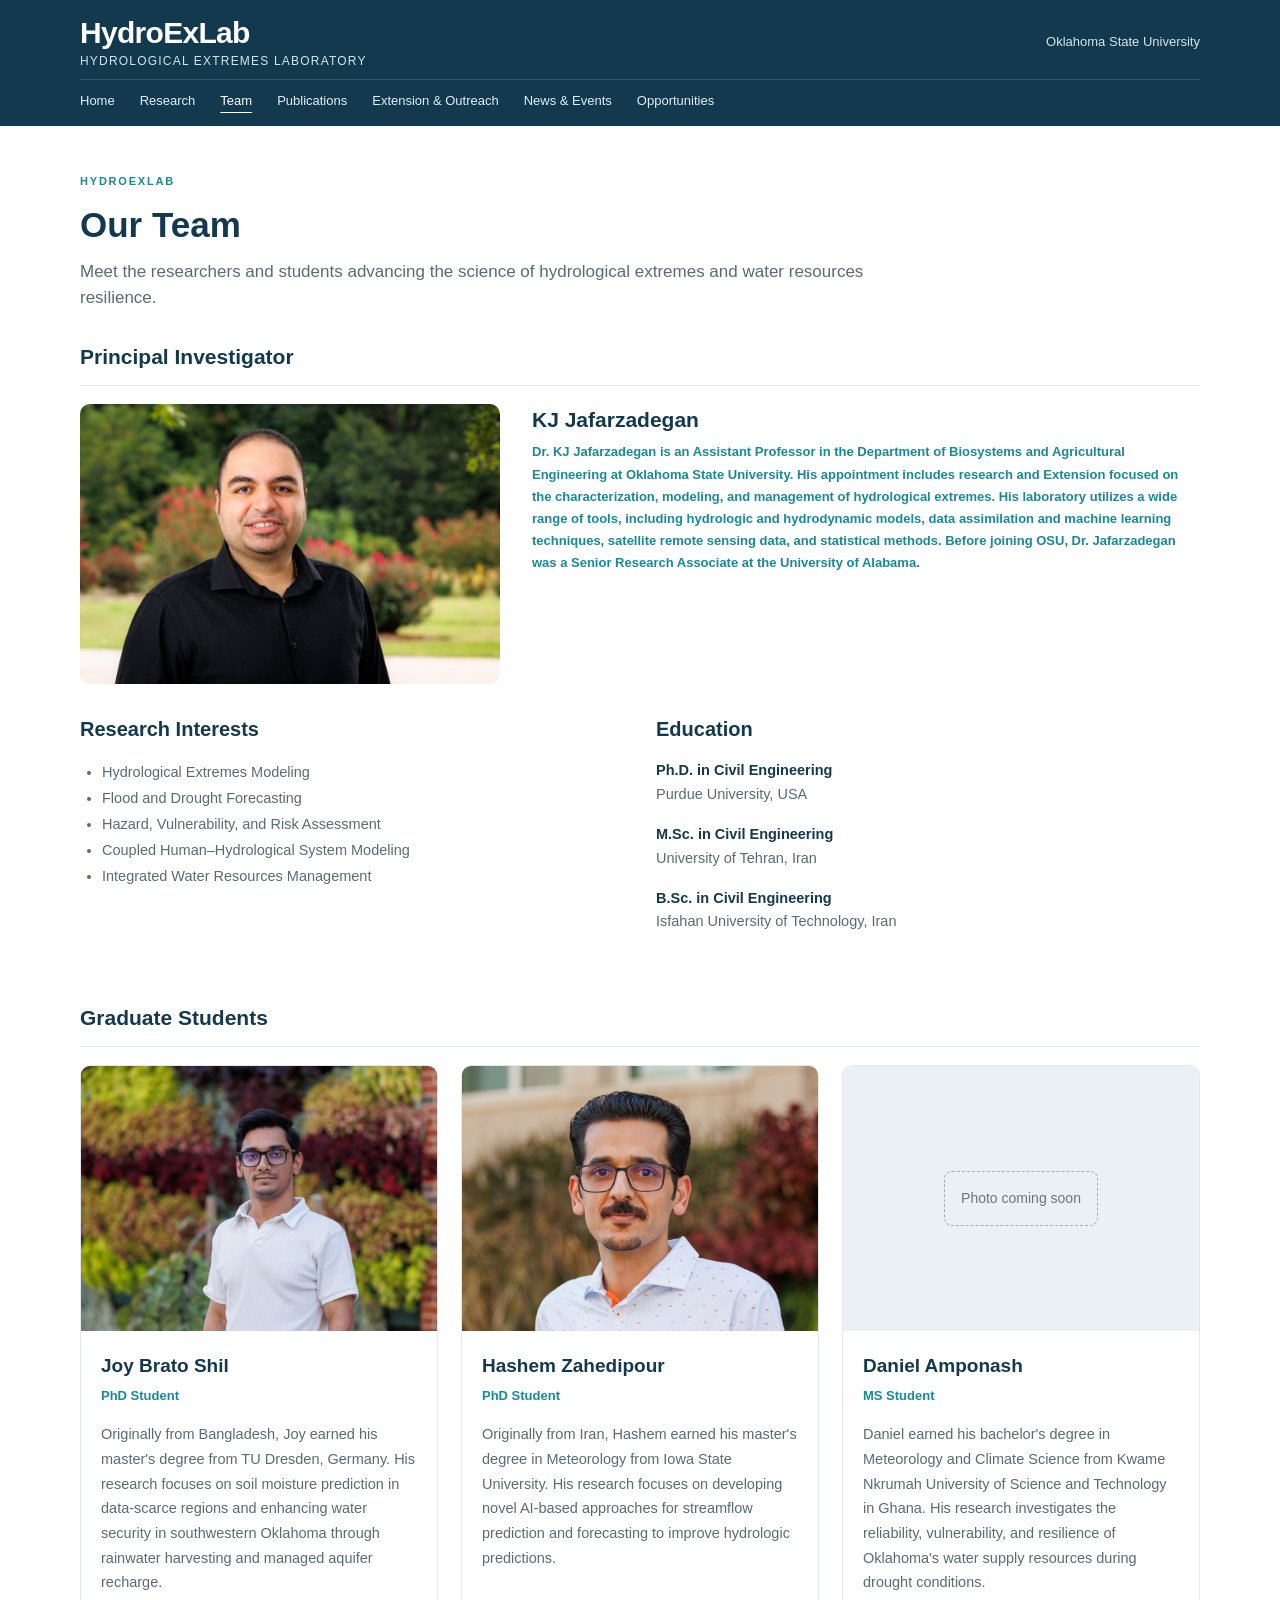
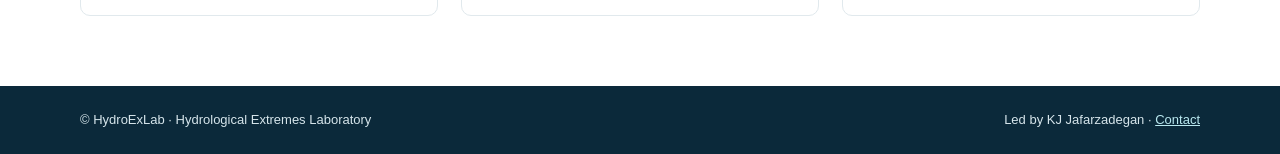
==== team.html @ d6907ffc "Publish initial HydroExLab website" ====
<!DOCTYPE html>
<html lang="en"><head><meta charset="utf-8"/><meta content="width=device-width, initial-scale=1" name="viewport"/><meta content="HydroExLab — Hydrological Extremes Laboratory: research on floods, droughts, water resources, and resilience." name="description"/><title>Team | HydroExLab</title><link href="assets/style.css" rel="stylesheet"/></head><body><header class="header"><div class="container"><div class="head-top"><a class="brand" href="index.html">HydroExLab<small>Hydrological Extremes Laboratory</small></a><span class="affiliation">Oklahoma State University</span><button aria-controls="main-nav" aria-expanded="false" class="menu-button">Menu ☰</button></div><nav aria-label="Main navigation" class="nav" id="main-nav"><a class="" href="index.html">Home</a><a class="" href="research.html">Research</a><a aria-current="page" class="active" href="team.html">Team</a><a class="" href="publications.html">Publications</a><a class="" href="extension-outreach.html">Extension &amp; Outreach</a><a class="" href="news-events.html">News &amp; Events</a><a class="" href="opportunities.html">Opportunities</a></nav></div></header><main class="container page team-page"><div class="research-heading"><span class="eyebrow">HYDROEXLAB</span><h1>Our Team</h1><p class="lead">Meet the researchers and students advancing the science of hydrological extremes and water resources resilience.</p></div><section aria-labelledby="pi-title"><h2 class="team-section-title" id="pi-title">Principal Investigator</h2><article class="pi-profile"><img alt="KJ Jafarzadegan" class="pi-photo" src="assets/team/kj-jafarzadegan.jpg"/><div><h3>KJ Jafarzadegan</h3><p class="team-role">Dr. KJ Jafarzadegan is an Assistant Professor in the Department of Biosystems and Agricultural Engineering at Oklahoma State University. His appointment includes research and Extension focused on the characterization, modeling, and management of hydrological extremes. His laboratory utilizes a wide range of tools, including hydrologic and hydrodynamic models, data assimilation and machine learning techniques, satellite remote sensing data, and statistical methods. Before joining OSU, Dr. Jafarzadegan was a Senior Research Associate at the University of Alabama.</p></div></article><div class="pi-details"><div><h3>Research Interests</h3><ul><li>Hydrological Extremes Modeling</li><li>Flood and Drought Forecasting</li><li>Hazard, Vulnerability, and Risk Assessment</li><li>Coupled Human–Hydrological System Modeling</li><li>Integrated Water Resources Management</li></ul></div><div><h3>Education</h3><p><strong>Ph.D. in Civil Engineering</strong><br/>Purdue University, USA</p><p><strong>M.Sc. in Civil Engineering</strong><br/>University of Tehran, Iran</p><p><strong>B.Sc. in Civil Engineering</strong><br/>Isfahan University of Technology, Iran</p></div></div></section><section aria-labelledby="grad-title" class="team-students"><h2 class="team-section-title" id="grad-title">Graduate Students</h2><div class="team-grid"><article class="member-card"><img alt="Joy Brato Shil" class="member-photo" src="assets/team/joy-brato-shil.jpg"/><div class="member-info"><h3>Joy Brato Shil</h3><p class="team-role">PhD Student</p><p>Originally from Bangladesh, Joy earned his master's degree from TU Dresden, Germany. His research focuses on soil moisture prediction in data-scarce regions and enhancing water security in southwestern Oklahoma through rainwater harvesting and managed aquifer recharge.</p></div></article><article class="member-card"><img alt="Hashem Zahedipour" class="member-photo" src="assets/team/hashem-zahedipour.png"/><div class="member-info"><h3>Hashem Zahedipour</h3><p class="team-role">PhD Student</p><p>Originally from Iran, Hashem earned his master's degree in Meteorology from Iowa State University. His research focuses on developing novel AI-based approaches for streamflow prediction and forecasting to improve hydrologic predictions.</p></div></article><article class="member-card"><div aria-label="Photo of Daniel Amponash forthcoming" class="member-photo photo-pending" role="img"><span>Photo coming soon</span></div><div class="member-info"><h3>Daniel Amponash</h3><p class="team-role">MS Student</p><p>Daniel earned his bachelor's degree in Meteorology and Climate Science from Kwame Nkrumah University of Science and Technology in Ghana. His research investigates the reliability, vulnerability, and resilience of Oklahoma's water supply resources during drought conditions.</p></div></article></div></section></main><footer class="footer"><div class="container footer-inner"><span>© HydroExLab · Hydrological Extremes Laboratory</span><span>Led by KJ Jafarzadegan · <a href="index.html#contact">Contact</a></span></div></footer><script src="assets/site.js"></script></body></html>
---- assets/style.css ----
:root{--navy:#12394e;--deep:#0b293a;--teal:#168a99;--ink:#1b2e3a;--muted:#596b76;--line:#e1e9ed;--bg:#f7fafb}*{box-sizing:border-box}body{margin:0;font-family:Arial,Helvetica,sans-serif;color:var(--ink);line-height:1.55}a{color:var(--teal)}.container{width:min(1120px,92%);margin:auto}.header{background:var(--navy);color:#fff}.head-top{display:flex;justify-content:space-between;align-items:center;padding:18px 0 12px;gap:20px}.brand{color:white;text-decoration:none;font-size:30px;font-weight:750;letter-spacing:-.7px;line-height:1}.brand small{display:block;font-size:12px;letter-spacing:1.2px;text-transform:uppercase;font-weight:400;color:#d3e7ec;margin-top:7px}.affiliation{font-size:13px;color:#d5e6eb}.nav{display:flex;gap:25px;flex-wrap:wrap;padding:11px 0 15px;border-top:1px solid #ffffff25}.nav a{color:#e3eff2;text-decoration:none;font-size:13px;white-space:nowrap}.nav a:hover,.nav a.active{color:#fff;text-decoration:underline;text-underline-offset:7px}.menu-button{display:none}.hero{height:315px;position:relative;overflow:hidden;background:#557e8b}.hero img{width:100%;height:100%;object-fit:cover;display:block}.hero:after{content:'';position:absolute;inset:0;background:linear-gradient(90deg,#05253633,transparent 65%)}.intro{padding:25px 0 22px;border-bottom:1px solid var(--line)}h1{font-size:27px;line-height:1.25;margin:0 0 9px;color:var(--navy)}.intro p{max-width:950px;margin:0;color:var(--muted);font-size:15px}.home-grid{display:grid;grid-template-columns:1fr 1fr;gap:38px;padding:25px 0 34px}h2{font-size:20px;color:var(--navy);margin:0 0 13px}.mini-list{list-style:none;padding:0;margin:0}.mini-list li{padding:10px 0;border-bottom:1px solid var(--line);font-size:14px}.mini-list li:first-child{padding-top:0}.more{display:inline-block;margin-top:13px;font-size:13px;font-weight:bold;text-decoration:none}.page{padding:42px 0 70px;min-height:62vh}.page h1{font-size:32px}.lead{max-width:800px;color:var(--muted);font-size:17px;margin:12px 0 28px}.cards{display:grid;grid-template-columns:repeat(3,1fr);gap:18px}.card{border:1px solid var(--line);border-radius:9px;padding:22px;background:#fff}.card h3{color:var(--navy);font-size:17px;margin:0 0 8px}.card p{font-size:14px;color:var(--muted);margin:0}.note{padding:14px 18px;border-left:3px solid var(--teal);background:var(--bg);color:var(--muted);margin-top:28px;font-size:14px}.footer{background:var(--deep);color:#d6e5eb;padding:24px 0;font-size:13px}.footer-inner{display:flex;justify-content:space-between;gap:20px;flex-wrap:wrap}.footer a{color:#b9e8ef}@media(max-width:780px){.affiliation{display:none}.head-top{padding:18px 0}.menu-button{display:block;border:1px solid #ffffff65;background:transparent;color:white;border-radius:5px;padding:8px 12px;cursor:pointer}.nav{display:none;flex-direction:column;gap:0;padding:5px 0 15px}.nav.open{display:flex}.nav a{padding:9px 0}.hero{height:230px}.home-grid,.cards{grid-template-columns:1fr}.home-grid{gap:28px}.brand{font-size:26px}}

/* Research page */
.research-heading{max-width:900px;margin-bottom:30px}.eyebrow{font-size:11px;letter-spacing:1.8px;font-weight:700;color:var(--teal)}.research-heading h1{margin-top:10px;font-size:35px}.research-heading .lead{margin-bottom:0}.research-grid{display:grid;grid-template-columns:repeat(3,minmax(0,1fr));gap:20px}.research-card{border:1px solid var(--line);border-radius:10px;overflow:hidden;background:white;box-shadow:0 3px 12px #163d500a}.research-card img{display:block;width:100%;height:132px;object-fit:cover}.research-card-body{padding:19px 20px 23px}.research-index{font-size:10px;letter-spacing:1.2px;color:var(--teal);font-weight:700}.research-card h3{font-size:18px;line-height:1.28;color:var(--navy);margin:9px 0 10px}.research-card p{font-size:13.5px;line-height:1.55;color:var(--muted);margin:0}.research-bottom{display:grid;grid-template-columns:1fr 1fr;gap:45px;border-top:1px solid var(--line);margin-top:40px;padding-top:30px}.research-bottom h2{margin:8px 0}.research-bottom p{font-size:14px;color:var(--muted)}.research-disclaimer{margin-top:34px;font-size:12px;color:var(--muted)}@media(max-width:850px){.research-grid{grid-template-columns:repeat(2,minmax(0,1fr))}}@media(max-width:570px){.research-grid,.research-bottom{grid-template-columns:1fr}.research-heading h1{font-size:29px}}

/* Clickable research cards and topic pages */
.research-card-link{display:block;color:inherit;text-decoration:none;transition:transform .2s,box-shadow .2s}.research-card-link:hover{transform:translateY(-4px);box-shadow:0 12px 26px #12394e24}.research-card-link:focus-visible{outline:3px solid var(--teal);outline-offset:3px}.research-card-link img{height:185px;object-fit:cover}.card-cta{display:inline-block;color:var(--teal);font-size:12px;font-weight:bold;margin-top:15px}.detail-page{max-width:920px}.back-link{display:block;margin-bottom:24px;font-size:13px;text-decoration:none}.detail-page h1{margin-top:10px}.detail-lead{color:var(--muted);font-size:17px;max-width:760px}.detail-image{width:100%;height:340px;object-fit:cover;border-radius:10px;margin:16px 0 25px}.detail-overview{font-size:16px;max-width:780px;color:var(--muted)}.detail-note{font-size:13px;color:var(--muted);border-top:1px solid var(--line);padding-top:18px;margin-top:32px}@media(max-width:570px){.research-card-link img{height:190px}.detail-image{height:220px}}

/* Published research figures */
.published-section{margin-top:2.8rem}.published-section h2{margin-bottom:.45rem}.section-intro{color:#516276;max-width:800px;margin:0 0 1.35rem}.paper-figure-grid{display:grid;grid-template-columns:repeat(2,minmax(0,1fr));gap:1.3rem}.paper-figure{border:1px solid #dbe4ec;border-radius:12px;overflow:hidden;background:#fff;min-width:0}.figure-image-link{display:flex;align-items:center;justify-content:center;background:#f7fafc;padding:12px;min-height:185px}.figure-image-link img{display:block;max-width:100%;height:auto;max-height:430px;object-fit:contain}.figure-copy{padding:1rem 1.1rem}.figure-copy h3{font-size:1.03rem;margin:0 0 .35rem;color:#15334d}.figure-copy p{font-size:.91rem;line-height:1.55;margin:0 0 .65rem;color:#4c5d6c}.figure-copy a{font-size:.91rem;color:#0c7286}.pending-note,.figure-disclaimer{color:#657484;font-size:.87rem;line-height:1.6;margin-top:1.3rem}@media(max-width:700px){.paper-figure-grid{grid-template-columns:1fr}.paper-figure.wide{grid-column:auto}}

/* Compact layouts for developing research areas */
.emerging-status{display:inline-block;margin:8px 0 4px;padding:5px 11px;border-radius:999px;background:#e9f2f3;color:#23576a;font-size:12px;font-weight:650}.emerging-topics{margin-top:30px;border-top:1px solid var(--line);padding-top:10px}.emerging-topic{padding:8px 0 12px}.emerging-topic h3{margin:8px 0 5px;font-size:17px}.emerging-topic p{margin:0;color:var(--muted);line-height:1.6}

/* Team page */
.team-section-title{font-size:21px;margin:0 0 18px;padding-bottom:11px;border-bottom:1px solid var(--line)}.pi-profile{display:grid;grid-template-columns:minmax(300px, 420px) minmax(0,1fr);gap:32px;align-items:start;margin-bottom:48px}.pi-photo{width:100%;height:auto;aspect-ratio:2048 / 1365;object-fit:contain;display:block;border-radius:10px}.pi-profile h3,.member-info h3{color:var(--navy);font-size:21px;margin:0 0 5px}.team-role{color:var(--teal)!important;font-weight:700;font-size:13px!important;margin:0 0 15px!important}.pi-profile p,.member-info p{font-size:14.5px;color:var(--muted);line-height:1.7}.team-grid{display:grid;grid-template-columns:repeat(3,minmax(0,1fr));gap:23px}.member-card{border:1px solid var(--line);border-radius:10px;overflow:hidden;background:#fff}.member-photo{width:100%;height:265px;object-fit:cover;object-position:center 25%;display:block}.member-info{padding:20px}.member-info h3{font-size:19px}.member-info p:last-child{margin-bottom:0}.photo-pending{display:flex;align-items:center;justify-content:center;background:#eaf0f3;color:#647783;font-size:14px}.photo-pending span{border:1px dashed #9db0b9;border-radius:8px;padding:16px}@media(max-width:850px){.team-grid{grid-template-columns:repeat(2,minmax(0,1fr))}}@media(max-width:620px){.pi-profile{grid-template-columns:1fr;gap:18px}.pi-photo{max-width:420px}.team-grid{grid-template-columns:1fr}.member-photo{height:320px}}

/* PI research interests and education */
.pi-details{display:grid;grid-template-columns:1fr 1fr;gap:32px;margin:-18px 0 52px}.pi-details h3{font-size:20px;color:var(--navy);margin:0 0 14px}.pi-details ul{padding-left:22px;margin:0;color:var(--muted);font-size:14.5px;line-height:1.8}.pi-details p{font-size:14.5px;line-height:1.65;color:var(--muted);margin:0 0 16px}.pi-details strong{color:var(--navy)}@media(max-width:620px){.pi-details{grid-template-columns:1fr;gap:24px;margin:0 0 42px}}

/* Publications */
.publications-page{max-width:1040px}.pub-profile a{display:inline-block;font-weight:700;font-size:14px;text-decoration:none}.pub-jump{display:flex;gap:12px;align-items:center;flex-wrap:wrap;border-top:1px solid var(--line);border-bottom:1px solid var(--line);padding:15px 0;margin-bottom:35px;font-size:13px}.pub-jump span{color:var(--muted);font-weight:700}.pub-jump a{text-decoration:none}.pub-year{margin-bottom:36px;scroll-margin-top:22px}.pub-year h2{font-size:23px;border-bottom:2px solid var(--line);padding-bottom:11px}.pub-year h2 span{font-size:12px;font-weight:400;color:var(--muted);margin-left:10px}.pub-list{list-style:none;padding:0;margin:0}.pub-item{padding:16px 0 17px;border-bottom:1px solid var(--line)}.pub-title{font-size:16px;line-height:1.4;color:var(--navy);font-weight:700;text-decoration:none}.pub-title:hover{color:var(--teal);text-decoration:underline}.pub-authors{font-size:13.5px;color:var(--ink);margin-top:6px}.pub-authors strong{color:var(--navy)}.pub-venue{font-size:13px;color:var(--muted);margin-top:4px}.pub-source-note{font-size:12px;color:var(--muted);padding-top:18px;border-top:1px solid var(--line)}
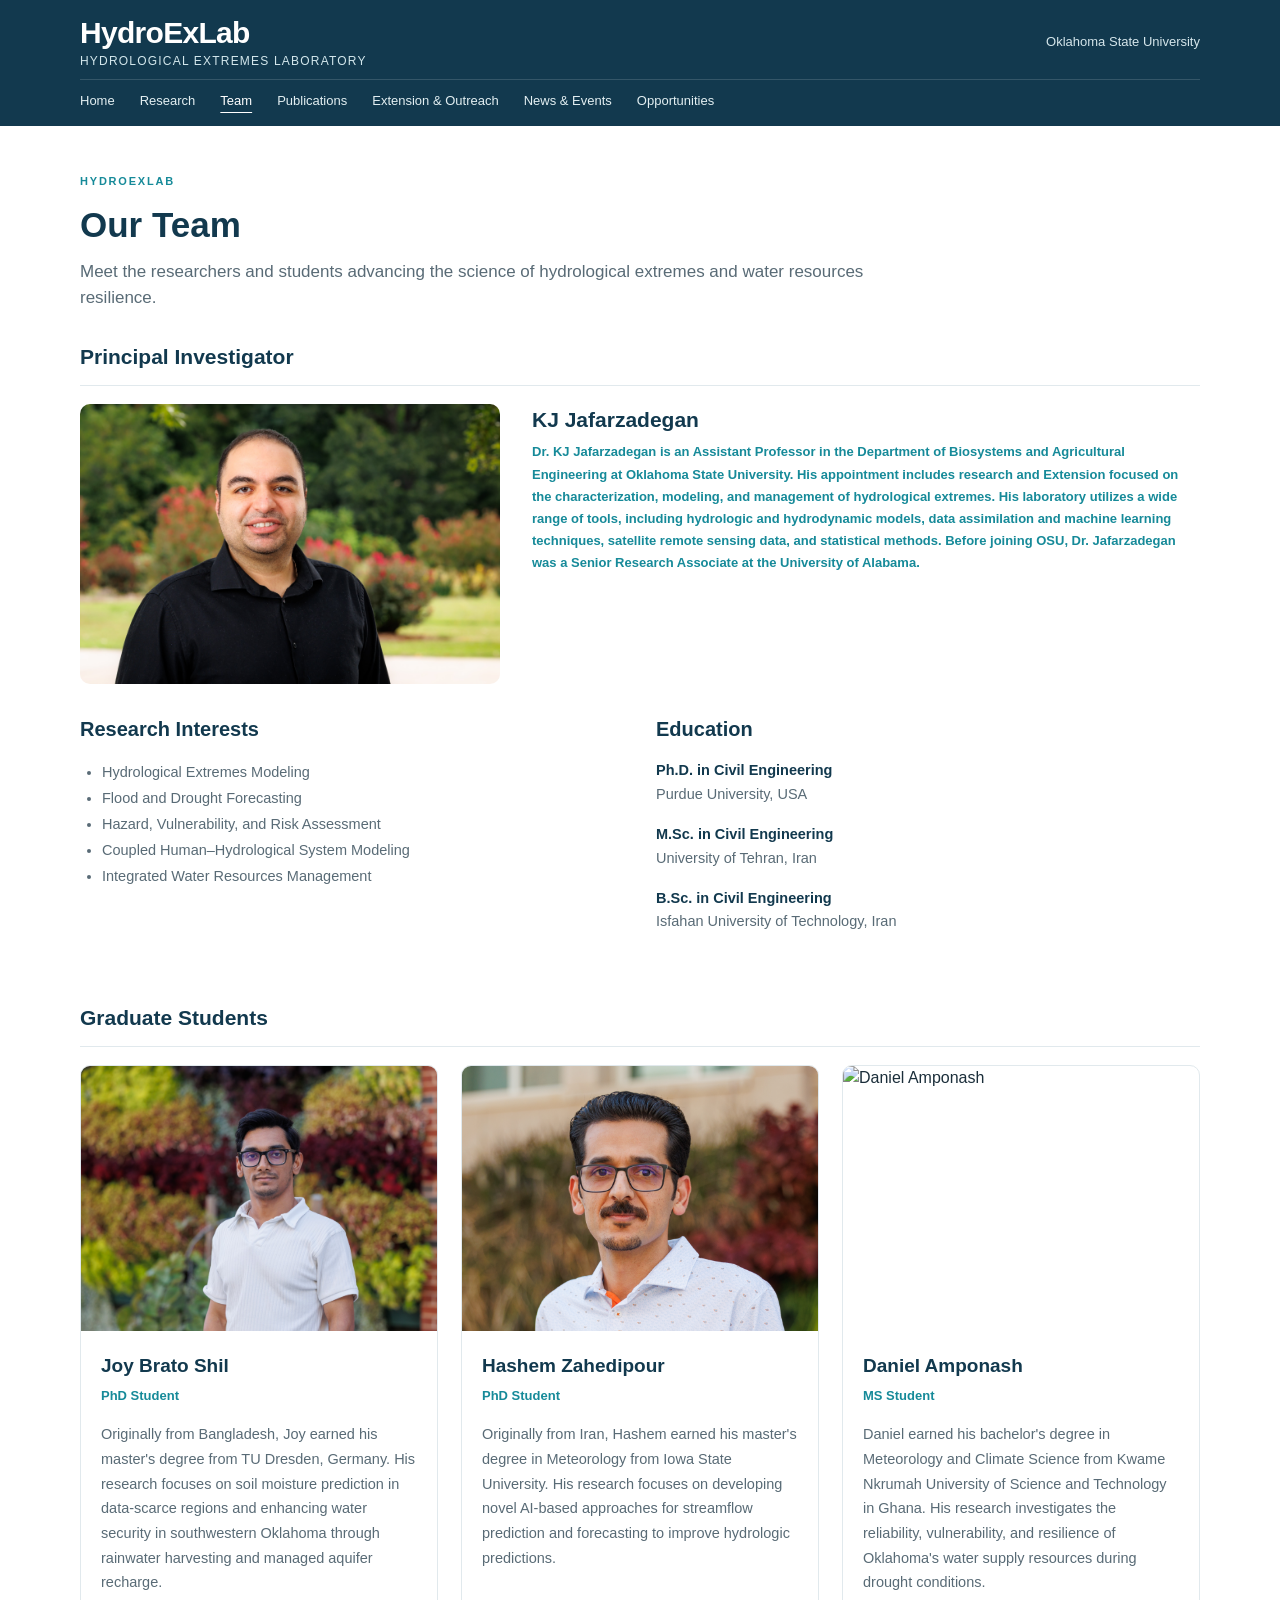
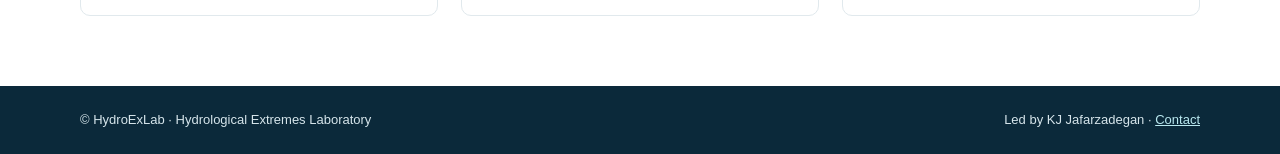
==== commit c5eab469: "Update team.html" ====
--- a/team.html
+++ b/team.html
@@ -1,2 +1,2 @@
 <!DOCTYPE html>
-<html lang="en"><head><meta charset="utf-8"/><meta content="width=device-width, initial-scale=1" name="viewport"/><meta content="HydroExLab — Hydrological Extremes Laboratory: research on floods, droughts, water resources, and resilience." name="description"/><title>Team | HydroExLab</title><link href="assets/style.css" rel="stylesheet"/></head><body><header class="header"><div class="container"><div class="head-top"><a class="brand" href="index.html">HydroExLab<small>Hydrological Extremes Laboratory</small></a><span class="affiliation">Oklahoma State University</span><button aria-controls="main-nav" aria-expanded="false" class="menu-button">Menu ☰</button></div><nav aria-label="Main navigation" class="nav" id="main-nav"><a class="" href="index.html">Home</a><a class="" href="research.html">Research</a><a aria-current="page" class="active" href="team.html">Team</a><a class="" href="publications.html">Publications</a><a class="" href="extension-outreach.html">Extension &amp; Outreach</a><a class="" href="news-events.html">News &amp; Events</a><a class="" href="opportunities.html">Opportunities</a></nav></div></header><main class="container page team-page"><div class="research-heading"><span class="eyebrow">HYDROEXLAB</span><h1>Our Team</h1><p class="lead">Meet the researchers and students advancing the science of hydrological extremes and water resources resilience.</p></div><section aria-labelledby="pi-title"><h2 class="team-section-title" id="pi-title">Principal Investigator</h2><article class="pi-profile"><img alt="KJ Jafarzadegan" class="pi-photo" src="assets/team/kj-jafarzadegan.jpg"/><div><h3>KJ Jafarzadegan</h3><p class="team-role">Dr. KJ Jafarzadegan is an Assistant Professor in the Department of Biosystems and Agricultural Engineering at Oklahoma State University. His appointment includes research and Extension focused on the characterization, modeling, and management of hydrological extremes. His laboratory utilizes a wide range of tools, including hydrologic and hydrodynamic models, data assimilation and machine learning techniques, satellite remote sensing data, and statistical methods. Before joining OSU, Dr. Jafarzadegan was a Senior Research Associate at the University of Alabama.</p></div></article><div class="pi-details"><div><h3>Research Interests</h3><ul><li>Hydrological Extremes Modeling</li><li>Flood and Drought Forecasting</li><li>Hazard, Vulnerability, and Risk Assessment</li><li>Coupled Human–Hydrological System Modeling</li><li>Integrated Water Resources Management</li></ul></div><div><h3>Education</h3><p><strong>Ph.D. in Civil Engineering</strong><br/>Purdue University, USA</p><p><strong>M.Sc. in Civil Engineering</strong><br/>University of Tehran, Iran</p><p><strong>B.Sc. in Civil Engineering</strong><br/>Isfahan University of Technology, Iran</p></div></div></section><section aria-labelledby="grad-title" class="team-students"><h2 class="team-section-title" id="grad-title">Graduate Students</h2><div class="team-grid"><article class="member-card"><img alt="Joy Brato Shil" class="member-photo" src="assets/team/joy-brato-shil.jpg"/><div class="member-info"><h3>Joy Brato Shil</h3><p class="team-role">PhD Student</p><p>Originally from Bangladesh, Joy earned his master's degree from TU Dresden, Germany. His research focuses on soil moisture prediction in data-scarce regions and enhancing water security in southwestern Oklahoma through rainwater harvesting and managed aquifer recharge.</p></div></article><article class="member-card"><img alt="Hashem Zahedipour" class="member-photo" src="assets/team/hashem-zahedipour.png"/><div class="member-info"><h3>Hashem Zahedipour</h3><p class="team-role">PhD Student</p><p>Originally from Iran, Hashem earned his master's degree in Meteorology from Iowa State University. His research focuses on developing novel AI-based approaches for streamflow prediction and forecasting to improve hydrologic predictions.</p></div></article><article class="member-card"><div aria-label="Photo of Daniel Amponash forthcoming" class="member-photo photo-pending" role="img"><span>Photo coming soon</span></div><div class="member-info"><h3>Daniel Amponash</h3><p class="team-role">MS Student</p><p>Daniel earned his bachelor's degree in Meteorology and Climate Science from Kwame Nkrumah University of Science and Technology in Ghana. His research investigates the reliability, vulnerability, and resilience of Oklahoma's water supply resources during drought conditions.</p></div></article></div></section></main><footer class="footer"><div class="container footer-inner"><span>© HydroExLab · Hydrological Extremes Laboratory</span><span>Led by KJ Jafarzadegan · <a href="index.html#contact">Contact</a></span></div></footer><script src="assets/site.js"></script></body></html>+<html lang="en"><head><meta charset="utf-8"/><meta content="width=device-width, initial-scale=1" name="viewport"/><meta content="HydroExLab — Hydrological Extremes Laboratory: research on floods, droughts, water resources, and resilience." name="description"/><title>Team | HydroExLab</title><link href="assets/style.css" rel="stylesheet"/></head><body><header class="header"><div class="container"><div class="head-top"><a class="brand" href="index.html">HydroExLab<small>Hydrological Extremes Laboratory</small></a><span class="affiliation">Oklahoma State University</span><button aria-controls="main-nav" aria-expanded="false" class="menu-button">Menu ☰</button></div><nav aria-label="Main navigation" class="nav" id="main-nav"><a class="" href="index.html">Home</a><a class="" href="research.html">Research</a><a aria-current="page" class="active" href="team.html">Team</a><a class="" href="publications.html">Publications</a><a class="" href="extension-outreach.html">Extension &amp; Outreach</a><a class="" href="news-events.html">News &amp; Events</a><a class="" href="opportunities.html">Opportunities</a></nav></div></header><main class="container page team-page"><div class="research-heading"><span class="eyebrow">HYDROEXLAB</span><h1>Our Team</h1><p class="lead">Meet the researchers and students advancing the science of hydrological extremes and water resources resilience.</p></div><section aria-labelledby="pi-title"><h2 class="team-section-title" id="pi-title">Principal Investigator</h2><article class="pi-profile"><img alt="KJ Jafarzadegan" class="pi-photo" src="assets/team/kj-jafarzadegan.jpg"/><div><h3>KJ Jafarzadegan</h3><p class="team-role">Dr. KJ Jafarzadegan is an Assistant Professor in the Department of Biosystems and Agricultural Engineering at Oklahoma State University. His appointment includes research and Extension focused on the characterization, modeling, and management of hydrological extremes. His laboratory utilizes a wide range of tools, including hydrologic and hydrodynamic models, data assimilation and machine learning techniques, satellite remote sensing data, and statistical methods. Before joining OSU, Dr. Jafarzadegan was a Senior Research Associate at the University of Alabama.</p></div></article><div class="pi-details"><div><h3>Research Interests</h3><ul><li>Hydrological Extremes Modeling</li><li>Flood and Drought Forecasting</li><li>Hazard, Vulnerability, and Risk Assessment</li><li>Coupled Human–Hydrological System Modeling</li><li>Integrated Water Resources Management</li></ul></div><div><h3>Education</h3><p><strong>Ph.D. in Civil Engineering</strong><br/>Purdue University, USA</p><p><strong>M.Sc. in Civil Engineering</strong><br/>University of Tehran, Iran</p><p><strong>B.Sc. in Civil Engineering</strong><br/>Isfahan University of Technology, Iran</p></div></div></section><section aria-labelledby="grad-title" class="team-students"><h2 class="team-section-title" id="grad-title">Graduate Students</h2><div class="team-grid"><article class="member-card"><img alt="Joy Brato Shil" class="member-photo" src="assets/team/joy-brato-shil.jpg"/><div class="member-info"><h3>Joy Brato Shil</h3><p class="team-role">PhD Student</p><p>Originally from Bangladesh, Joy earned his master's degree from TU Dresden, Germany. His research focuses on soil moisture prediction in data-scarce regions and enhancing water security in southwestern Oklahoma through rainwater harvesting and managed aquifer recharge.</p></div></article><article class="member-card"><img alt="Hashem Zahedipour" class="member-photo" src="assets/team/hashem-zahedipour.png"/><div class="member-info"><h3>Hashem Zahedipour</h3><p class="team-role">PhD Student</p><p>Originally from Iran, Hashem earned his master's degree in Meteorology from Iowa State University. His research focuses on developing novel AI-based approaches for streamflow prediction and forecasting to improve hydrologic predictions.</p></div></article><article class="member-card"><div class="member-photo"><img src="assets/team/daniel-amponash.jpg" alt="Daniel Amponash"></div><div class="member-info"><h3>Daniel Amponash</h3><p class="team-role">MS Student</p><p>Daniel earned his bachelor's degree in Meteorology and Climate Science from Kwame Nkrumah University of Science and Technology in Ghana. His research investigates the reliability, vulnerability, and resilience of Oklahoma's water supply resources during drought conditions.</p></div></article></div></section></main><footer class="footer"><div class="container footer-inner"><span>© HydroExLab · Hydrological Extremes Laboratory</span><span>Led by KJ Jafarzadegan · <a href="index.html#contact">Contact</a></span></div></footer><script src="assets/site.js"></script></body></html>
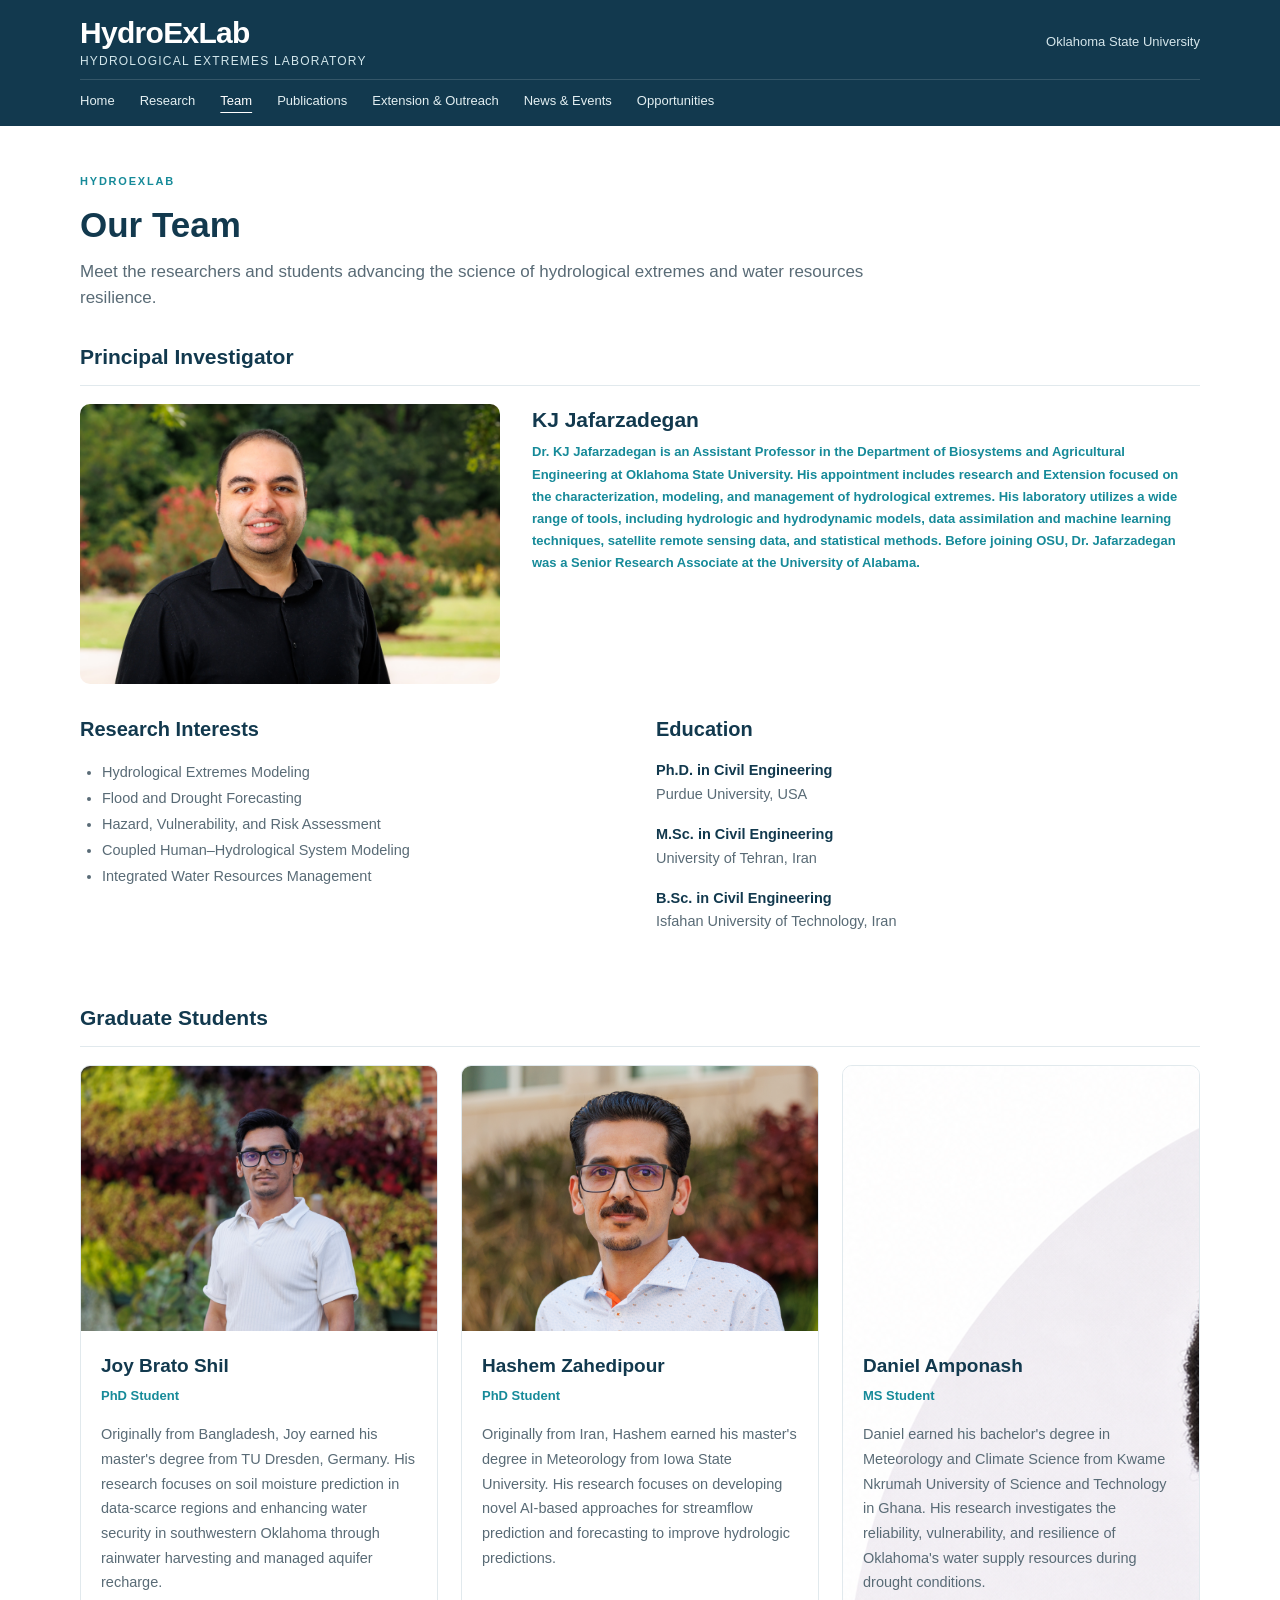
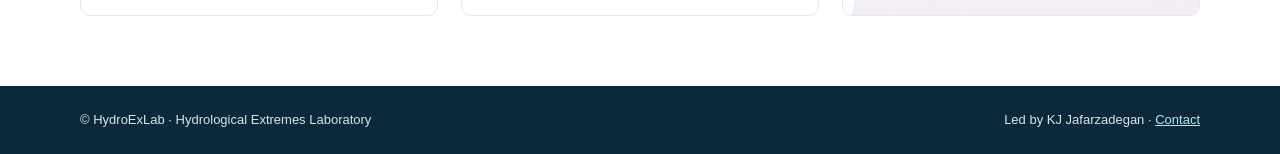
==== commit e669df77: "Update team.html" ====
--- a/team.html
+++ b/team.html
@@ -1,2 +1,2 @@
 <!DOCTYPE html>
-<html lang="en"><head><meta charset="utf-8"/><meta content="width=device-width, initial-scale=1" name="viewport"/><meta content="HydroExLab — Hydrological Extremes Laboratory: research on floods, droughts, water resources, and resilience." name="description"/><title>Team | HydroExLab</title><link href="assets/style.css" rel="stylesheet"/></head><body><header class="header"><div class="container"><div class="head-top"><a class="brand" href="index.html">HydroExLab<small>Hydrological Extremes Laboratory</small></a><span class="affiliation">Oklahoma State University</span><button aria-controls="main-nav" aria-expanded="false" class="menu-button">Menu ☰</button></div><nav aria-label="Main navigation" class="nav" id="main-nav"><a class="" href="index.html">Home</a><a class="" href="research.html">Research</a><a aria-current="page" class="active" href="team.html">Team</a><a class="" href="publications.html">Publications</a><a class="" href="extension-outreach.html">Extension &amp; Outreach</a><a class="" href="news-events.html">News &amp; Events</a><a class="" href="opportunities.html">Opportunities</a></nav></div></header><main class="container page team-page"><div class="research-heading"><span class="eyebrow">HYDROEXLAB</span><h1>Our Team</h1><p class="lead">Meet the researchers and students advancing the science of hydrological extremes and water resources resilience.</p></div><section aria-labelledby="pi-title"><h2 class="team-section-title" id="pi-title">Principal Investigator</h2><article class="pi-profile"><img alt="KJ Jafarzadegan" class="pi-photo" src="assets/team/kj-jafarzadegan.jpg"/><div><h3>KJ Jafarzadegan</h3><p class="team-role">Dr. KJ Jafarzadegan is an Assistant Professor in the Department of Biosystems and Agricultural Engineering at Oklahoma State University. His appointment includes research and Extension focused on the characterization, modeling, and management of hydrological extremes. His laboratory utilizes a wide range of tools, including hydrologic and hydrodynamic models, data assimilation and machine learning techniques, satellite remote sensing data, and statistical methods. Before joining OSU, Dr. Jafarzadegan was a Senior Research Associate at the University of Alabama.</p></div></article><div class="pi-details"><div><h3>Research Interests</h3><ul><li>Hydrological Extremes Modeling</li><li>Flood and Drought Forecasting</li><li>Hazard, Vulnerability, and Risk Assessment</li><li>Coupled Human–Hydrological System Modeling</li><li>Integrated Water Resources Management</li></ul></div><div><h3>Education</h3><p><strong>Ph.D. in Civil Engineering</strong><br/>Purdue University, USA</p><p><strong>M.Sc. in Civil Engineering</strong><br/>University of Tehran, Iran</p><p><strong>B.Sc. in Civil Engineering</strong><br/>Isfahan University of Technology, Iran</p></div></div></section><section aria-labelledby="grad-title" class="team-students"><h2 class="team-section-title" id="grad-title">Graduate Students</h2><div class="team-grid"><article class="member-card"><img alt="Joy Brato Shil" class="member-photo" src="assets/team/joy-brato-shil.jpg"/><div class="member-info"><h3>Joy Brato Shil</h3><p class="team-role">PhD Student</p><p>Originally from Bangladesh, Joy earned his master's degree from TU Dresden, Germany. His research focuses on soil moisture prediction in data-scarce regions and enhancing water security in southwestern Oklahoma through rainwater harvesting and managed aquifer recharge.</p></div></article><article class="member-card"><img alt="Hashem Zahedipour" class="member-photo" src="assets/team/hashem-zahedipour.png"/><div class="member-info"><h3>Hashem Zahedipour</h3><p class="team-role">PhD Student</p><p>Originally from Iran, Hashem earned his master's degree in Meteorology from Iowa State University. His research focuses on developing novel AI-based approaches for streamflow prediction and forecasting to improve hydrologic predictions.</p></div></article><article class="member-card"><div class="member-photo"><img src="assets/team/daniel-amponash.jpg" alt="Daniel Amponash"></div><div class="member-info"><h3>Daniel Amponash</h3><p class="team-role">MS Student</p><p>Daniel earned his bachelor's degree in Meteorology and Climate Science from Kwame Nkrumah University of Science and Technology in Ghana. His research investigates the reliability, vulnerability, and resilience of Oklahoma's water supply resources during drought conditions.</p></div></article></div></section></main><footer class="footer"><div class="container footer-inner"><span>© HydroExLab · Hydrological Extremes Laboratory</span><span>Led by KJ Jafarzadegan · <a href="index.html#contact">Contact</a></span></div></footer><script src="assets/site.js"></script></body></html>
+<html lang="en"><head><meta charset="utf-8"/><meta content="width=device-width, initial-scale=1" name="viewport"/><meta content="HydroExLab — Hydrological Extremes Laboratory: research on floods, droughts, water resources, and resilience." name="description"/><title>Team | HydroExLab</title><link href="assets/style.css" rel="stylesheet"/></head><body><header class="header"><div class="container"><div class="head-top"><a class="brand" href="index.html">HydroExLab<small>Hydrological Extremes Laboratory</small></a><span class="affiliation">Oklahoma State University</span><button aria-controls="main-nav" aria-expanded="false" class="menu-button">Menu ☰</button></div><nav aria-label="Main navigation" class="nav" id="main-nav"><a class="" href="index.html">Home</a><a class="" href="research.html">Research</a><a aria-current="page" class="active" href="team.html">Team</a><a class="" href="publications.html">Publications</a><a class="" href="extension-outreach.html">Extension &amp; Outreach</a><a class="" href="news-events.html">News &amp; Events</a><a class="" href="opportunities.html">Opportunities</a></nav></div></header><main class="container page team-page"><div class="research-heading"><span class="eyebrow">HYDROEXLAB</span><h1>Our Team</h1><p class="lead">Meet the researchers and students advancing the science of hydrological extremes and water resources resilience.</p></div><section aria-labelledby="pi-title"><h2 class="team-section-title" id="pi-title">Principal Investigator</h2><article class="pi-profile"><img alt="KJ Jafarzadegan" class="pi-photo" src="assets/team/kj-jafarzadegan.jpg"/><div><h3>KJ Jafarzadegan</h3><p class="team-role">Dr. KJ Jafarzadegan is an Assistant Professor in the Department of Biosystems and Agricultural Engineering at Oklahoma State University. His appointment includes research and Extension focused on the characterization, modeling, and management of hydrological extremes. His laboratory utilizes a wide range of tools, including hydrologic and hydrodynamic models, data assimilation and machine learning techniques, satellite remote sensing data, and statistical methods. Before joining OSU, Dr. Jafarzadegan was a Senior Research Associate at the University of Alabama.</p></div></article><div class="pi-details"><div><h3>Research Interests</h3><ul><li>Hydrological Extremes Modeling</li><li>Flood and Drought Forecasting</li><li>Hazard, Vulnerability, and Risk Assessment</li><li>Coupled Human–Hydrological System Modeling</li><li>Integrated Water Resources Management</li></ul></div><div><h3>Education</h3><p><strong>Ph.D. in Civil Engineering</strong><br/>Purdue University, USA</p><p><strong>M.Sc. in Civil Engineering</strong><br/>University of Tehran, Iran</p><p><strong>B.Sc. in Civil Engineering</strong><br/>Isfahan University of Technology, Iran</p></div></div></section><section aria-labelledby="grad-title" class="team-students"><h2 class="team-section-title" id="grad-title">Graduate Students</h2><div class="team-grid"><article class="member-card"><img alt="Joy Brato Shil" class="member-photo" src="assets/team/joy-brato-shil.jpg"/><div class="member-info"><h3>Joy Brato Shil</h3><p class="team-role">PhD Student</p><p>Originally from Bangladesh, Joy earned his master's degree from TU Dresden, Germany. His research focuses on soil moisture prediction in data-scarce regions and enhancing water security in southwestern Oklahoma through rainwater harvesting and managed aquifer recharge.</p></div></article><article class="member-card"><img alt="Hashem Zahedipour" class="member-photo" src="assets/team/hashem-zahedipour.png"/><div class="member-info"><h3>Hashem Zahedipour</h3><p class="team-role">PhD Student</p><p>Originally from Iran, Hashem earned his master's degree in Meteorology from Iowa State University. His research focuses on developing novel AI-based approaches for streamflow prediction and forecasting to improve hydrologic predictions.</p></div></article><article class="member-card"><div class="member-photo"><img src="assets/team/Profile.png" alt="Daniel Amponash"></div><div class="member-info"><h3>Daniel Amponash</h3><p class="team-role">MS Student</p><p>Daniel earned his bachelor's degree in Meteorology and Climate Science from Kwame Nkrumah University of Science and Technology in Ghana. His research investigates the reliability, vulnerability, and resilience of Oklahoma's water supply resources during drought conditions.</p></div></article></div></section></main><footer class="footer"><div class="container footer-inner"><span>© HydroExLab · Hydrological Extremes Laboratory</span><span>Led by KJ Jafarzadegan · <a href="index.html#contact">Contact</a></span></div></footer><script src="assets/site.js"></script></body></html>
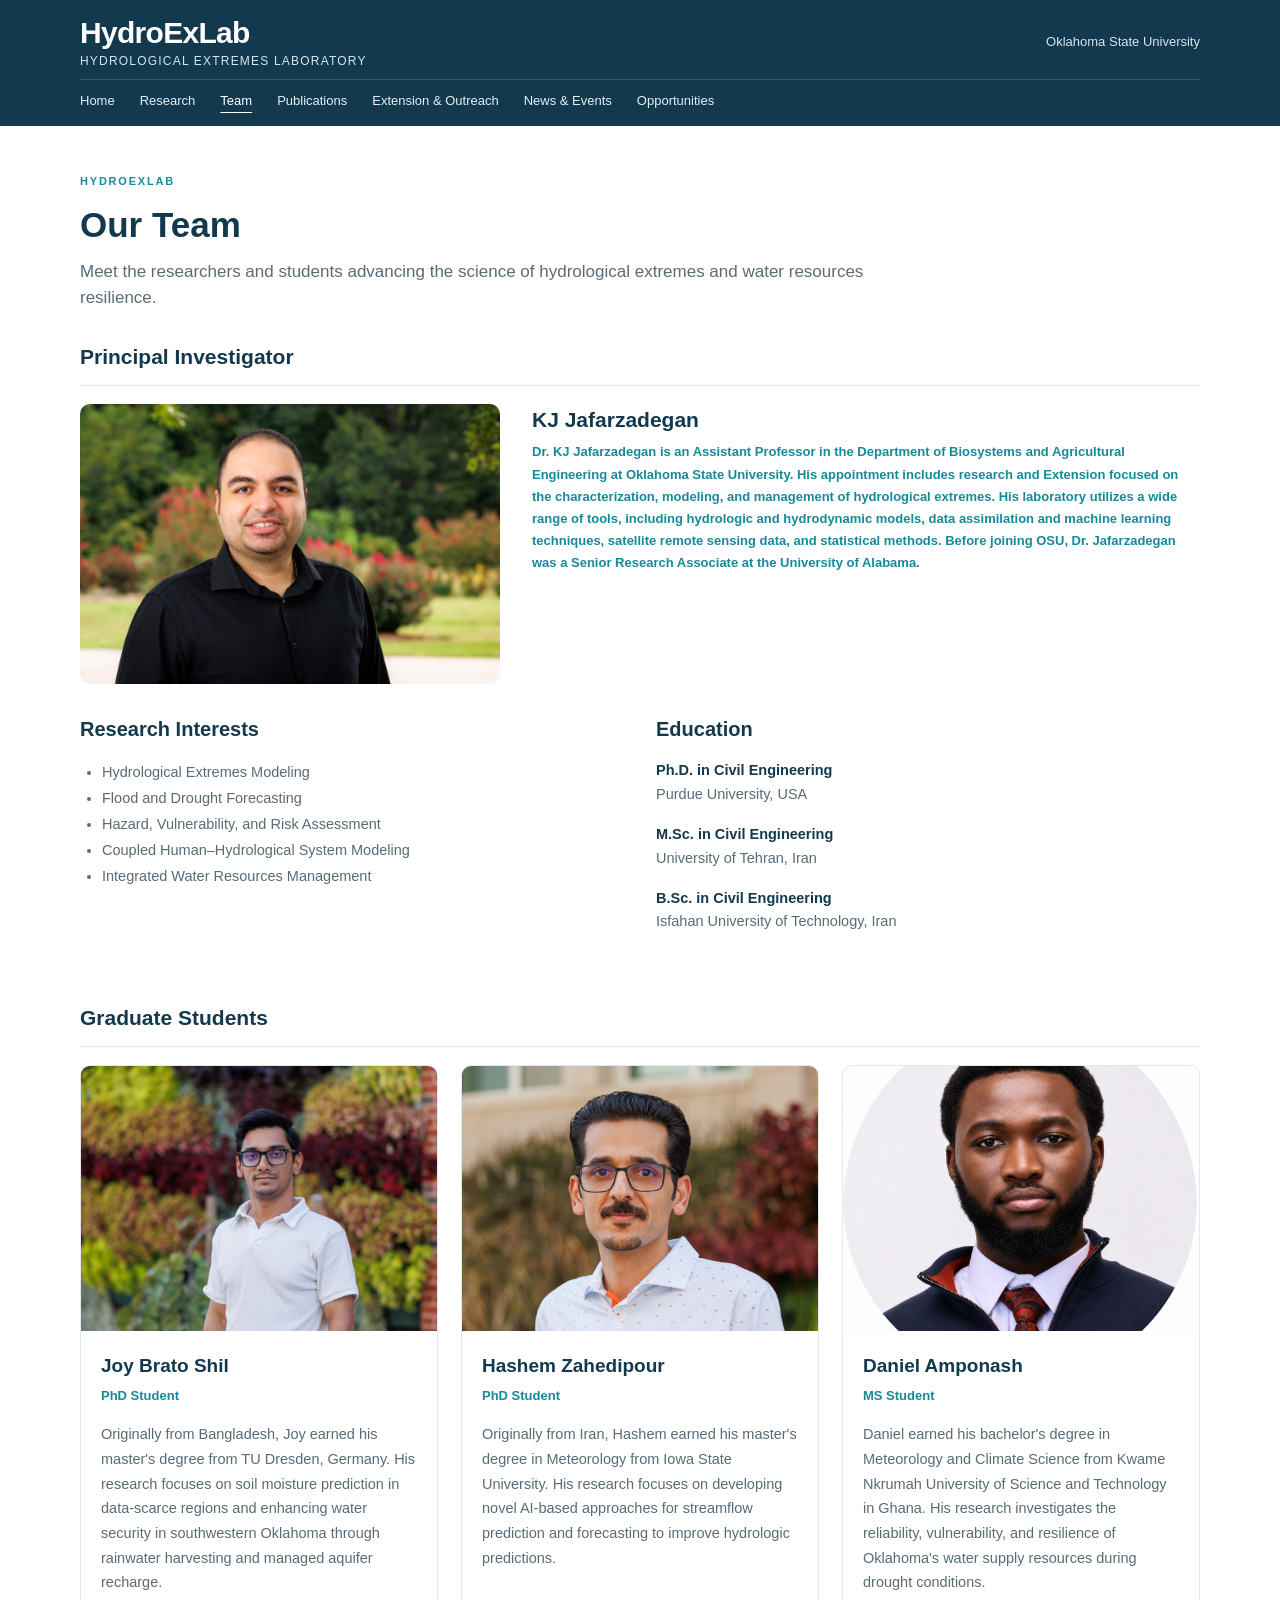
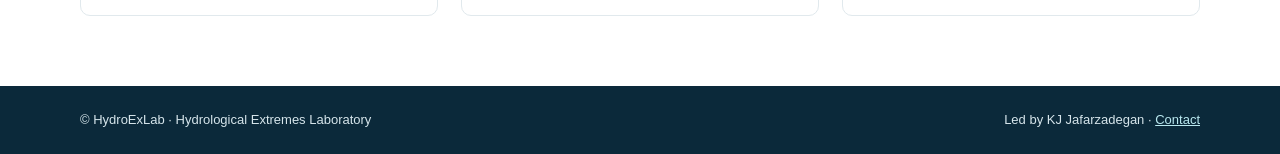
==== commit 69e3d468: "Update team.html" ====
--- a/team.html
+++ b/team.html
@@ -1,2 +1,2 @@
 <!DOCTYPE html>
-<html lang="en"><head><meta charset="utf-8"/><meta content="width=device-width, initial-scale=1" name="viewport"/><meta content="HydroExLab — Hydrological Extremes Laboratory: research on floods, droughts, water resources, and resilience." name="description"/><title>Team | HydroExLab</title><link href="assets/style.css" rel="stylesheet"/></head><body><header class="header"><div class="container"><div class="head-top"><a class="brand" href="index.html">HydroExLab<small>Hydrological Extremes Laboratory</small></a><span class="affiliation">Oklahoma State University</span><button aria-controls="main-nav" aria-expanded="false" class="menu-button">Menu ☰</button></div><nav aria-label="Main navigation" class="nav" id="main-nav"><a class="" href="index.html">Home</a><a class="" href="research.html">Research</a><a aria-current="page" class="active" href="team.html">Team</a><a class="" href="publications.html">Publications</a><a class="" href="extension-outreach.html">Extension &amp; Outreach</a><a class="" href="news-events.html">News &amp; Events</a><a class="" href="opportunities.html">Opportunities</a></nav></div></header><main class="container page team-page"><div class="research-heading"><span class="eyebrow">HYDROEXLAB</span><h1>Our Team</h1><p class="lead">Meet the researchers and students advancing the science of hydrological extremes and water resources resilience.</p></div><section aria-labelledby="pi-title"><h2 class="team-section-title" id="pi-title">Principal Investigator</h2><article class="pi-profile"><img alt="KJ Jafarzadegan" class="pi-photo" src="assets/team/kj-jafarzadegan.jpg"/><div><h3>KJ Jafarzadegan</h3><p class="team-role">Dr. KJ Jafarzadegan is an Assistant Professor in the Department of Biosystems and Agricultural Engineering at Oklahoma State University. His appointment includes research and Extension focused on the characterization, modeling, and management of hydrological extremes. His laboratory utilizes a wide range of tools, including hydrologic and hydrodynamic models, data assimilation and machine learning techniques, satellite remote sensing data, and statistical methods. Before joining OSU, Dr. Jafarzadegan was a Senior Research Associate at the University of Alabama.</p></div></article><div class="pi-details"><div><h3>Research Interests</h3><ul><li>Hydrological Extremes Modeling</li><li>Flood and Drought Forecasting</li><li>Hazard, Vulnerability, and Risk Assessment</li><li>Coupled Human–Hydrological System Modeling</li><li>Integrated Water Resources Management</li></ul></div><div><h3>Education</h3><p><strong>Ph.D. in Civil Engineering</strong><br/>Purdue University, USA</p><p><strong>M.Sc. in Civil Engineering</strong><br/>University of Tehran, Iran</p><p><strong>B.Sc. in Civil Engineering</strong><br/>Isfahan University of Technology, Iran</p></div></div></section><section aria-labelledby="grad-title" class="team-students"><h2 class="team-section-title" id="grad-title">Graduate Students</h2><div class="team-grid"><article class="member-card"><img alt="Joy Brato Shil" class="member-photo" src="assets/team/joy-brato-shil.jpg"/><div class="member-info"><h3>Joy Brato Shil</h3><p class="team-role">PhD Student</p><p>Originally from Bangladesh, Joy earned his master's degree from TU Dresden, Germany. His research focuses on soil moisture prediction in data-scarce regions and enhancing water security in southwestern Oklahoma through rainwater harvesting and managed aquifer recharge.</p></div></article><article class="member-card"><img alt="Hashem Zahedipour" class="member-photo" src="assets/team/hashem-zahedipour.png"/><div class="member-info"><h3>Hashem Zahedipour</h3><p class="team-role">PhD Student</p><p>Originally from Iran, Hashem earned his master's degree in Meteorology from Iowa State University. His research focuses on developing novel AI-based approaches for streamflow prediction and forecasting to improve hydrologic predictions.</p></div></article><article class="member-card"><div class="member-photo"><img src="assets/team/Profile.png" alt="Daniel Amponash"></div><div class="member-info"><h3>Daniel Amponash</h3><p class="team-role">MS Student</p><p>Daniel earned his bachelor's degree in Meteorology and Climate Science from Kwame Nkrumah University of Science and Technology in Ghana. His research investigates the reliability, vulnerability, and resilience of Oklahoma's water supply resources during drought conditions.</p></div></article></div></section></main><footer class="footer"><div class="container footer-inner"><span>© HydroExLab · Hydrological Extremes Laboratory</span><span>Led by KJ Jafarzadegan · <a href="index.html#contact">Contact</a></span></div></footer><script src="assets/site.js"></script></body></html>
+<html lang="en"><head><meta charset="utf-8"/><meta content="width=device-width, initial-scale=1" name="viewport"/><meta content="HydroExLab — Hydrological Extremes Laboratory: research on floods, droughts, water resources, and resilience." name="description"/><title>Team | HydroExLab</title><link href="assets/style.css" rel="stylesheet"/></head><body><header class="header"><div class="container"><div class="head-top"><a class="brand" href="index.html">HydroExLab<small>Hydrological Extremes Laboratory</small></a><span class="affiliation">Oklahoma State University</span><button aria-controls="main-nav" aria-expanded="false" class="menu-button">Menu ☰</button></div><nav aria-label="Main navigation" class="nav" id="main-nav"><a class="" href="index.html">Home</a><a class="" href="research.html">Research</a><a aria-current="page" class="active" href="team.html">Team</a><a class="" href="publications.html">Publications</a><a class="" href="extension-outreach.html">Extension &amp; Outreach</a><a class="" href="news-events.html">News &amp; Events</a><a class="" href="opportunities.html">Opportunities</a></nav></div></header><main class="container page team-page"><div class="research-heading"><span class="eyebrow">HYDROEXLAB</span><h1>Our Team</h1><p class="lead">Meet the researchers and students advancing the science of hydrological extremes and water resources resilience.</p></div><section aria-labelledby="pi-title"><h2 class="team-section-title" id="pi-title">Principal Investigator</h2><article class="pi-profile"><img alt="KJ Jafarzadegan" class="pi-photo" src="assets/team/kj-jafarzadegan.jpg"/><div><h3>KJ Jafarzadegan</h3><p class="team-role">Dr. KJ Jafarzadegan is an Assistant Professor in the Department of Biosystems and Agricultural Engineering at Oklahoma State University. His appointment includes research and Extension focused on the characterization, modeling, and management of hydrological extremes. His laboratory utilizes a wide range of tools, including hydrologic and hydrodynamic models, data assimilation and machine learning techniques, satellite remote sensing data, and statistical methods. Before joining OSU, Dr. Jafarzadegan was a Senior Research Associate at the University of Alabama.</p></div></article><div class="pi-details"><div><h3>Research Interests</h3><ul><li>Hydrological Extremes Modeling</li><li>Flood and Drought Forecasting</li><li>Hazard, Vulnerability, and Risk Assessment</li><li>Coupled Human–Hydrological System Modeling</li><li>Integrated Water Resources Management</li></ul></div><div><h3>Education</h3><p><strong>Ph.D. in Civil Engineering</strong><br/>Purdue University, USA</p><p><strong>M.Sc. in Civil Engineering</strong><br/>University of Tehran, Iran</p><p><strong>B.Sc. in Civil Engineering</strong><br/>Isfahan University of Technology, Iran</p></div></div></section><section aria-labelledby="grad-title" class="team-students"><h2 class="team-section-title" id="grad-title">Graduate Students</h2><div class="team-grid"><article class="member-card"><img alt="Joy Brato Shil" class="member-photo" src="assets/team/joy-brato-shil.jpg"/><div class="member-info"><h3>Joy Brato Shil</h3><p class="team-role">PhD Student</p><p>Originally from Bangladesh, Joy earned his master's degree from TU Dresden, Germany. His research focuses on soil moisture prediction in data-scarce regions and enhancing water security in southwestern Oklahoma through rainwater harvesting and managed aquifer recharge.</p></div></article><article class="member-card"><img alt="Hashem Zahedipour" class="member-photo" src="assets/team/hashem-zahedipour.png"/><div class="member-info"><h3>Hashem Zahedipour</h3><p class="team-role">PhD Student</p><p>Originally from Iran, Hashem earned his master's degree in Meteorology from Iowa State University. His research focuses on developing novel AI-based approaches for streamflow prediction and forecasting to improve hydrologic predictions.</p></div></article><article class="member-card"><div class="member-photo"><img src="assets/team/Profile.png" alt="Daniel Amponash" style="width:100%;height:100%;object-fit:cover;object-position:center;"></div><div class="member-info"><h3>Daniel Amponash</h3><p class="team-role">MS Student</p><p>Daniel earned his bachelor's degree in Meteorology and Climate Science from Kwame Nkrumah University of Science and Technology in Ghana. His research investigates the reliability, vulnerability, and resilience of Oklahoma's water supply resources during drought conditions.</p></div></article></div></section></main><footer class="footer"><div class="container footer-inner"><span>© HydroExLab · Hydrological Extremes Laboratory</span><span>Led by KJ Jafarzadegan · <a href="index.html#contact">Contact</a></span></div></footer><script src="assets/site.js"></script></body></html>
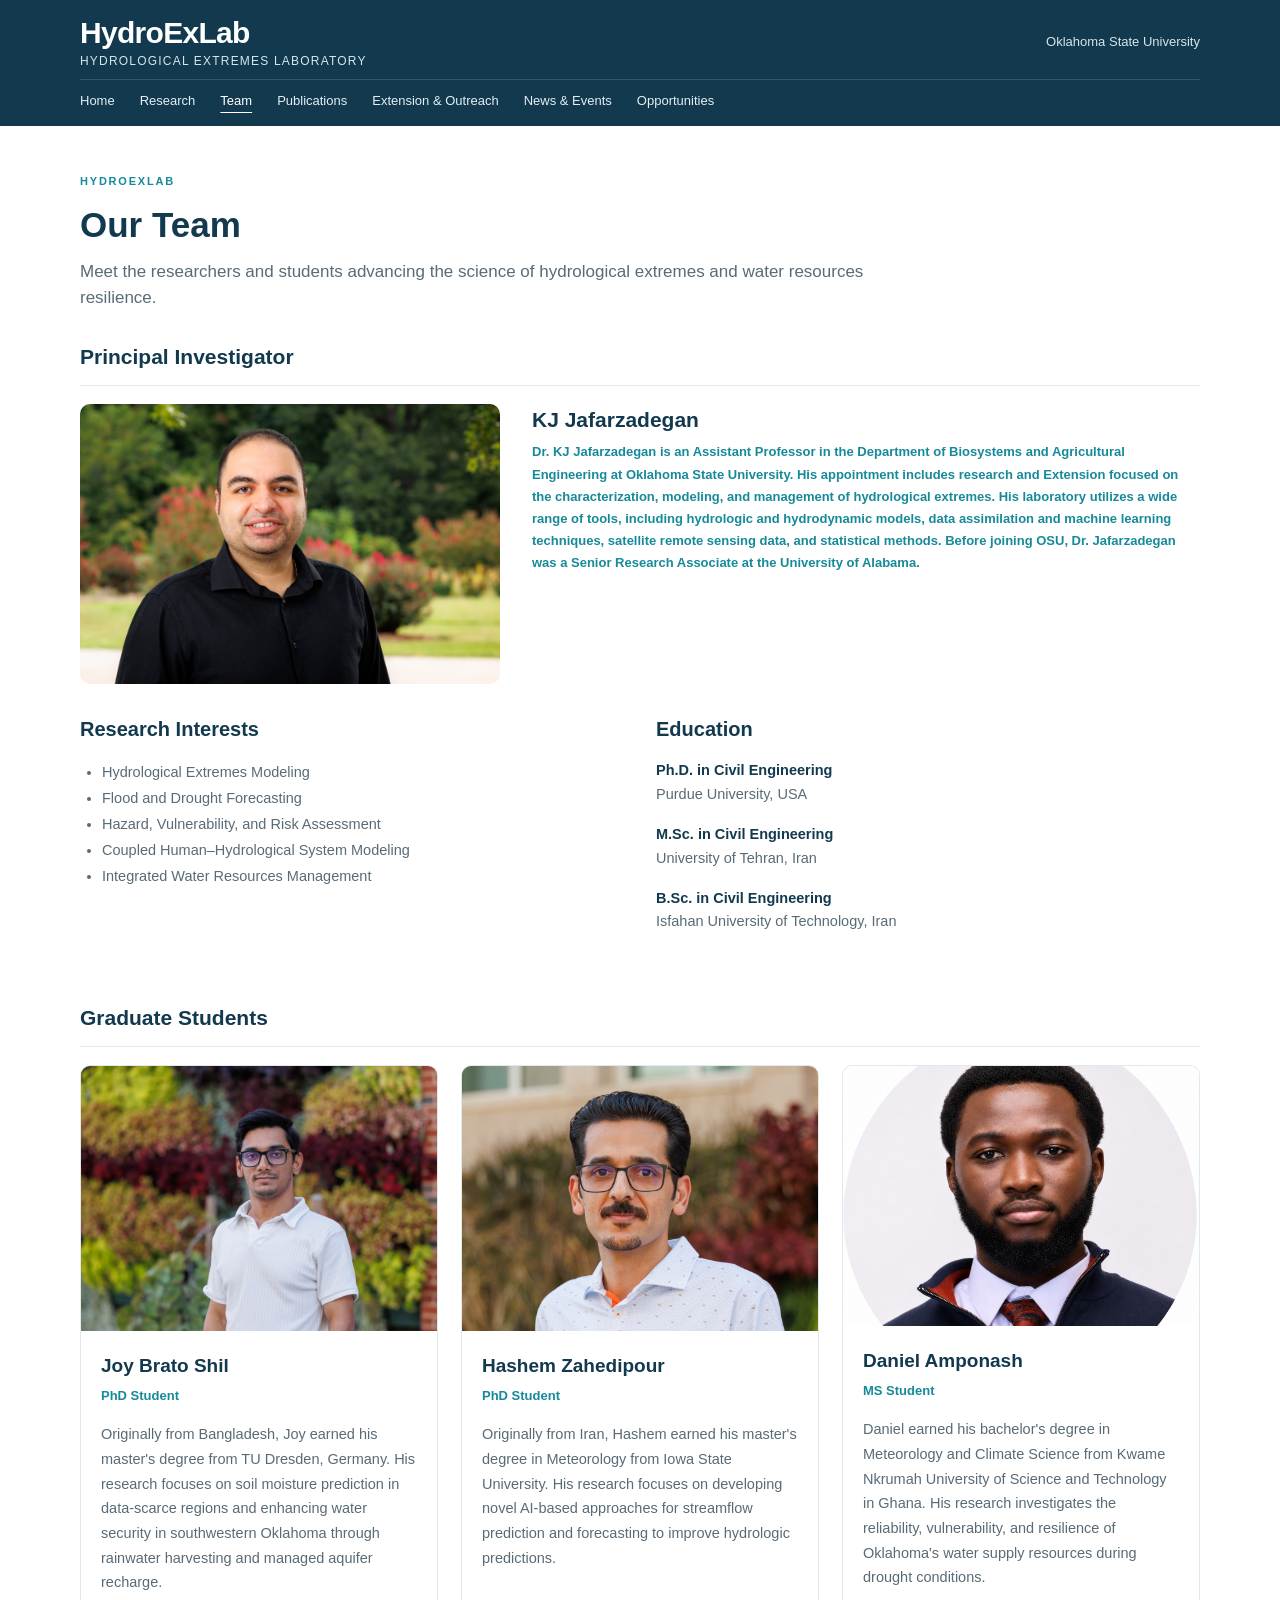
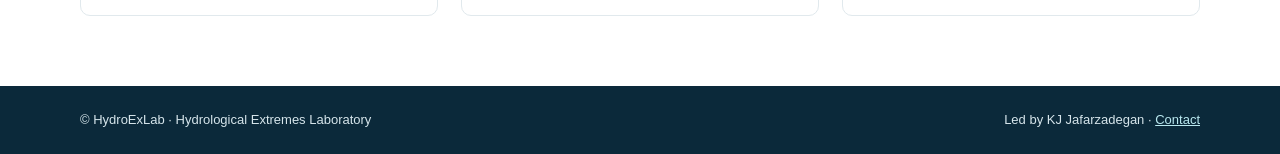
==== commit 010fbdf5: "Update team.html" ====
--- a/team.html
+++ b/team.html
@@ -1,2 +1,2 @@
 <!DOCTYPE html>
-<html lang="en"><head><meta charset="utf-8"/><meta content="width=device-width, initial-scale=1" name="viewport"/><meta content="HydroExLab — Hydrological Extremes Laboratory: research on floods, droughts, water resources, and resilience." name="description"/><title>Team | HydroExLab</title><link href="assets/style.css" rel="stylesheet"/></head><body><header class="header"><div class="container"><div class="head-top"><a class="brand" href="index.html">HydroExLab<small>Hydrological Extremes Laboratory</small></a><span class="affiliation">Oklahoma State University</span><button aria-controls="main-nav" aria-expanded="false" class="menu-button">Menu ☰</button></div><nav aria-label="Main navigation" class="nav" id="main-nav"><a class="" href="index.html">Home</a><a class="" href="research.html">Research</a><a aria-current="page" class="active" href="team.html">Team</a><a class="" href="publications.html">Publications</a><a class="" href="extension-outreach.html">Extension &amp; Outreach</a><a class="" href="news-events.html">News &amp; Events</a><a class="" href="opportunities.html">Opportunities</a></nav></div></header><main class="container page team-page"><div class="research-heading"><span class="eyebrow">HYDROEXLAB</span><h1>Our Team</h1><p class="lead">Meet the researchers and students advancing the science of hydrological extremes and water resources resilience.</p></div><section aria-labelledby="pi-title"><h2 class="team-section-title" id="pi-title">Principal Investigator</h2><article class="pi-profile"><img alt="KJ Jafarzadegan" class="pi-photo" src="assets/team/kj-jafarzadegan.jpg"/><div><h3>KJ Jafarzadegan</h3><p class="team-role">Dr. KJ Jafarzadegan is an Assistant Professor in the Department of Biosystems and Agricultural Engineering at Oklahoma State University. His appointment includes research and Extension focused on the characterization, modeling, and management of hydrological extremes. His laboratory utilizes a wide range of tools, including hydrologic and hydrodynamic models, data assimilation and machine learning techniques, satellite remote sensing data, and statistical methods. Before joining OSU, Dr. Jafarzadegan was a Senior Research Associate at the University of Alabama.</p></div></article><div class="pi-details"><div><h3>Research Interests</h3><ul><li>Hydrological Extremes Modeling</li><li>Flood and Drought Forecasting</li><li>Hazard, Vulnerability, and Risk Assessment</li><li>Coupled Human–Hydrological System Modeling</li><li>Integrated Water Resources Management</li></ul></div><div><h3>Education</h3><p><strong>Ph.D. in Civil Engineering</strong><br/>Purdue University, USA</p><p><strong>M.Sc. in Civil Engineering</strong><br/>University of Tehran, Iran</p><p><strong>B.Sc. in Civil Engineering</strong><br/>Isfahan University of Technology, Iran</p></div></div></section><section aria-labelledby="grad-title" class="team-students"><h2 class="team-section-title" id="grad-title">Graduate Students</h2><div class="team-grid"><article class="member-card"><img alt="Joy Brato Shil" class="member-photo" src="assets/team/joy-brato-shil.jpg"/><div class="member-info"><h3>Joy Brato Shil</h3><p class="team-role">PhD Student</p><p>Originally from Bangladesh, Joy earned his master's degree from TU Dresden, Germany. His research focuses on soil moisture prediction in data-scarce regions and enhancing water security in southwestern Oklahoma through rainwater harvesting and managed aquifer recharge.</p></div></article><article class="member-card"><img alt="Hashem Zahedipour" class="member-photo" src="assets/team/hashem-zahedipour.png"/><div class="member-info"><h3>Hashem Zahedipour</h3><p class="team-role">PhD Student</p><p>Originally from Iran, Hashem earned his master's degree in Meteorology from Iowa State University. His research focuses on developing novel AI-based approaches for streamflow prediction and forecasting to improve hydrologic predictions.</p></div></article><article class="member-card"><div class="member-photo"><img src="assets/team/Profile.png" alt="Daniel Amponash" style="width:100%;height:100%;object-fit:cover;object-position:center;"></div><div class="member-info"><h3>Daniel Amponash</h3><p class="team-role">MS Student</p><p>Daniel earned his bachelor's degree in Meteorology and Climate Science from Kwame Nkrumah University of Science and Technology in Ghana. His research investigates the reliability, vulnerability, and resilience of Oklahoma's water supply resources during drought conditions.</p></div></article></div></section></main><footer class="footer"><div class="container footer-inner"><span>© HydroExLab · Hydrological Extremes Laboratory</span><span>Led by KJ Jafarzadegan · <a href="index.html#contact">Contact</a></span></div></footer><script src="assets/site.js"></script></body></html>
+<html lang="en"><head><meta charset="utf-8"/><meta content="width=device-width, initial-scale=1" name="viewport"/><meta content="HydroExLab — Hydrological Extremes Laboratory: research on floods, droughts, water resources, and resilience." name="description"/><title>Team | HydroExLab</title><link href="assets/style.css" rel="stylesheet"/></head><body><header class="header"><div class="container"><div class="head-top"><a class="brand" href="index.html">HydroExLab<small>Hydrological Extremes Laboratory</small></a><span class="affiliation">Oklahoma State University</span><button aria-controls="main-nav" aria-expanded="false" class="menu-button">Menu ☰</button></div><nav aria-label="Main navigation" class="nav" id="main-nav"><a class="" href="index.html">Home</a><a class="" href="research.html">Research</a><a aria-current="page" class="active" href="team.html">Team</a><a class="" href="publications.html">Publications</a><a class="" href="extension-outreach.html">Extension &amp; Outreach</a><a class="" href="news-events.html">News &amp; Events</a><a class="" href="opportunities.html">Opportunities</a></nav></div></header><main class="container page team-page"><div class="research-heading"><span class="eyebrow">HYDROEXLAB</span><h1>Our Team</h1><p class="lead">Meet the researchers and students advancing the science of hydrological extremes and water resources resilience.</p></div><section aria-labelledby="pi-title"><h2 class="team-section-title" id="pi-title">Principal Investigator</h2><article class="pi-profile"><img alt="KJ Jafarzadegan" class="pi-photo" src="assets/team/kj-jafarzadegan.jpg"/><div><h3>KJ Jafarzadegan</h3><p class="team-role">Dr. KJ Jafarzadegan is an Assistant Professor in the Department of Biosystems and Agricultural Engineering at Oklahoma State University. His appointment includes research and Extension focused on the characterization, modeling, and management of hydrological extremes. His laboratory utilizes a wide range of tools, including hydrologic and hydrodynamic models, data assimilation and machine learning techniques, satellite remote sensing data, and statistical methods. Before joining OSU, Dr. Jafarzadegan was a Senior Research Associate at the University of Alabama.</p></div></article><div class="pi-details"><div><h3>Research Interests</h3><ul><li>Hydrological Extremes Modeling</li><li>Flood and Drought Forecasting</li><li>Hazard, Vulnerability, and Risk Assessment</li><li>Coupled Human–Hydrological System Modeling</li><li>Integrated Water Resources Management</li></ul></div><div><h3>Education</h3><p><strong>Ph.D. in Civil Engineering</strong><br/>Purdue University, USA</p><p><strong>M.Sc. in Civil Engineering</strong><br/>University of Tehran, Iran</p><p><strong>B.Sc. in Civil Engineering</strong><br/>Isfahan University of Technology, Iran</p></div></div></section><section aria-labelledby="grad-title" class="team-students"><h2 class="team-section-title" id="grad-title">Graduate Students</h2><div class="team-grid"><article class="member-card"><img alt="Joy Brato Shil" class="member-photo" src="assets/team/joy-brato-shil.jpg"/><div class="member-info"><h3>Joy Brato Shil</h3><p class="team-role">PhD Student</p><p>Originally from Bangladesh, Joy earned his master's degree from TU Dresden, Germany. His research focuses on soil moisture prediction in data-scarce regions and enhancing water security in southwestern Oklahoma through rainwater harvesting and managed aquifer recharge.</p></div></article><article class="member-card"><img alt="Hashem Zahedipour" class="member-photo" src="assets/team/hashem-zahedipour.png"/><div class="member-info"><h3>Hashem Zahedipour</h3><p class="team-role">PhD Student</p><p>Originally from Iran, Hashem earned his master's degree in Meteorology from Iowa State University. His research focuses on developing novel AI-based approaches for streamflow prediction and forecasting to improve hydrologic predictions.</p></div></article><article class="member-card"><div class="member-photo" style="height:260px;overflow:hidden;"><img src="assets/team/Profile.png" alt="Daniel Amponash" style="display:block;width:100%;height:100%;object-fit:cover;object-position:center 35%;"></div><div class="member-info"><h3>Daniel Amponash</h3><p class="team-role">MS Student</p><p>Daniel earned his bachelor's degree in Meteorology and Climate Science from Kwame Nkrumah University of Science and Technology in Ghana. His research investigates the reliability, vulnerability, and resilience of Oklahoma's water supply resources during drought conditions.</p></div></article></div></section></main><footer class="footer"><div class="container footer-inner"><span>© HydroExLab · Hydrological Extremes Laboratory</span><span>Led by KJ Jafarzadegan · <a href="index.html#contact">Contact</a></span></div></footer><script src="assets/site.js"></script></body></html>
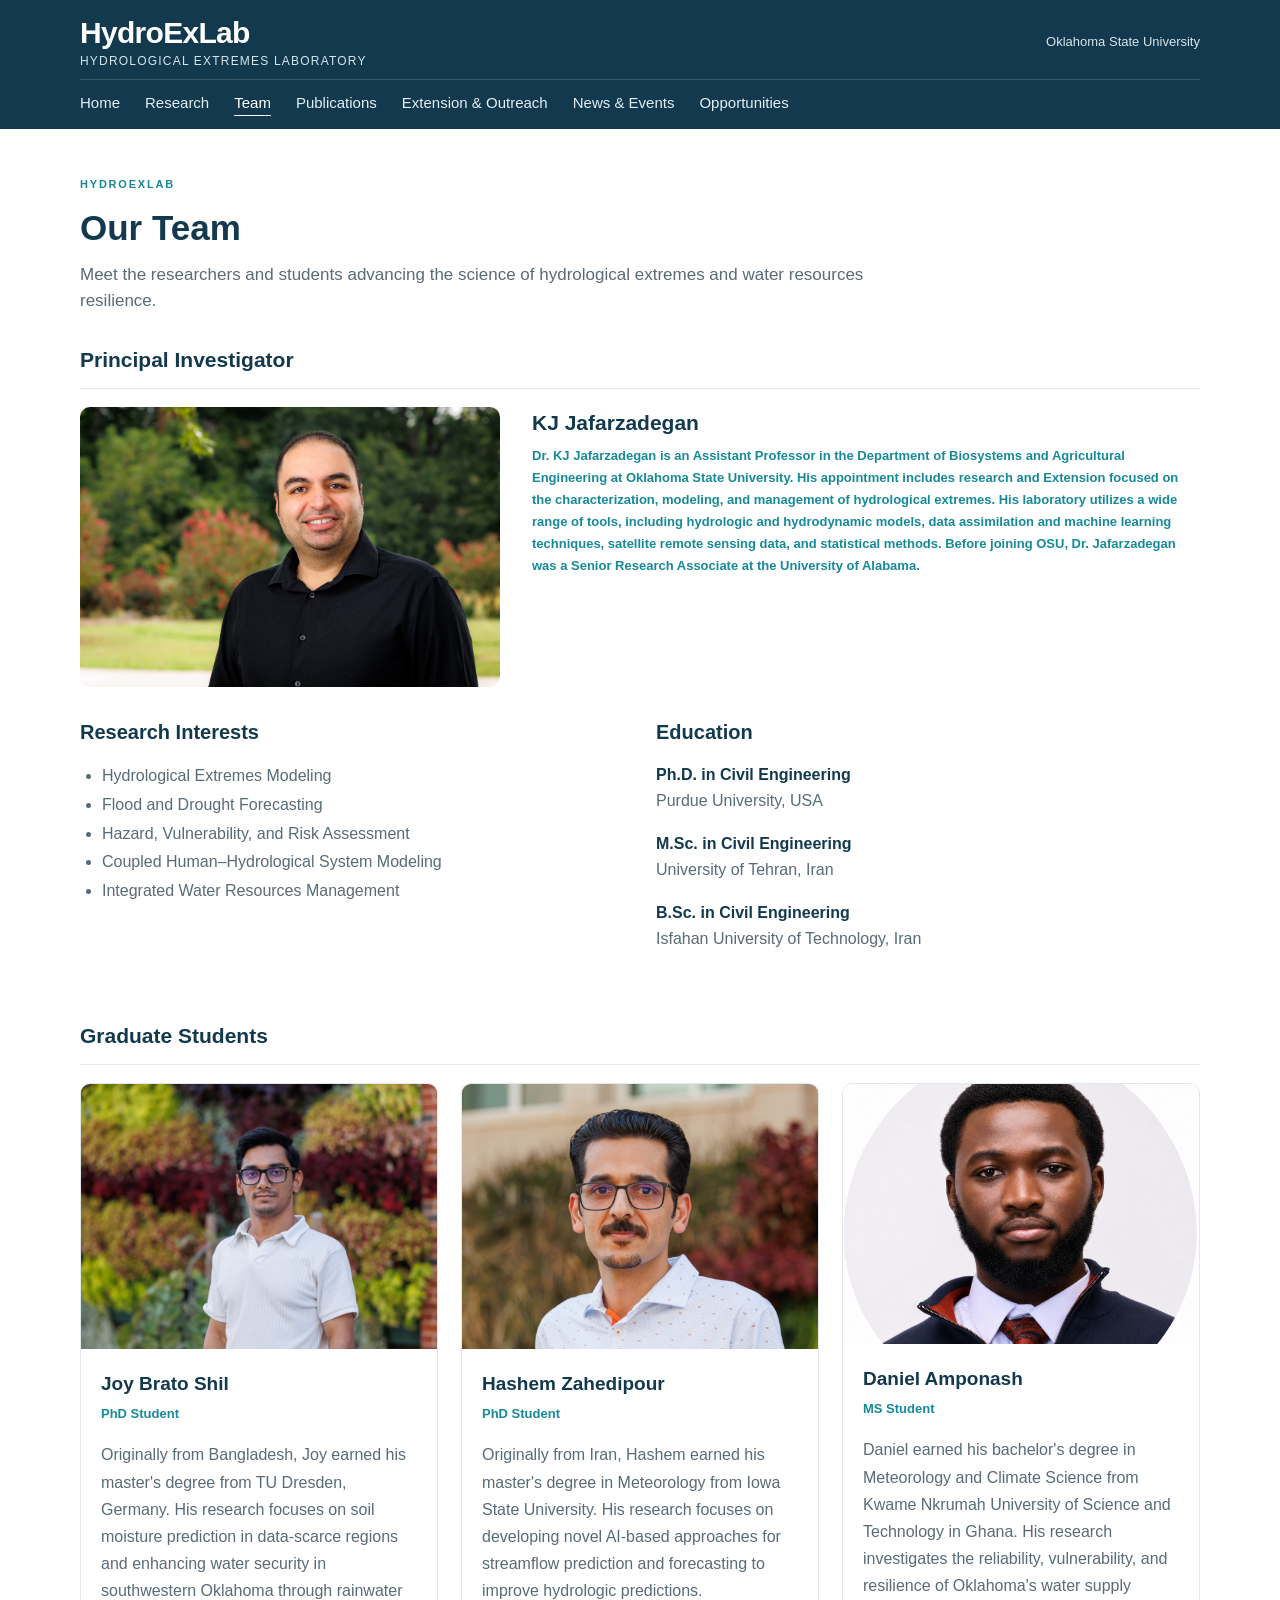
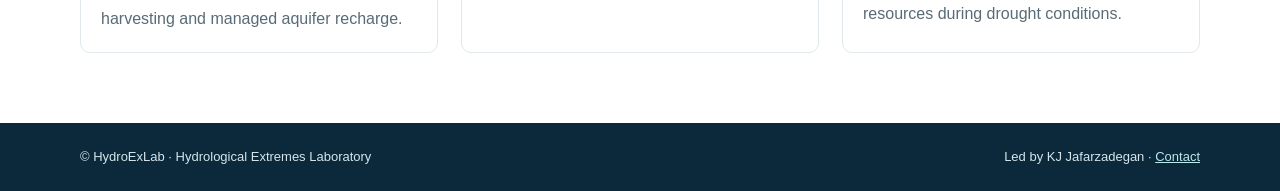
==== commit 3262f84f: "Update team.html" ====
--- a/team.html
+++ b/team.html
@@ -1,2 +1,2 @@
 <!DOCTYPE html>
-<html lang="en"><head><meta charset="utf-8"/><meta content="width=device-width, initial-scale=1" name="viewport"/><meta content="HydroExLab — Hydrological Extremes Laboratory: research on floods, droughts, water resources, and resilience." name="description"/><title>Team | HydroExLab</title><link href="assets/style.css" rel="stylesheet"/></head><body><header class="header"><div class="container"><div class="head-top"><a class="brand" href="index.html">HydroExLab<small>Hydrological Extremes Laboratory</small></a><span class="affiliation">Oklahoma State University</span><button aria-controls="main-nav" aria-expanded="false" class="menu-button">Menu ☰</button></div><nav aria-label="Main navigation" class="nav" id="main-nav"><a class="" href="index.html">Home</a><a class="" href="research.html">Research</a><a aria-current="page" class="active" href="team.html">Team</a><a class="" href="publications.html">Publications</a><a class="" href="extension-outreach.html">Extension &amp; Outreach</a><a class="" href="news-events.html">News &amp; Events</a><a class="" href="opportunities.html">Opportunities</a></nav></div></header><main class="container page team-page"><div class="research-heading"><span class="eyebrow">HYDROEXLAB</span><h1>Our Team</h1><p class="lead">Meet the researchers and students advancing the science of hydrological extremes and water resources resilience.</p></div><section aria-labelledby="pi-title"><h2 class="team-section-title" id="pi-title">Principal Investigator</h2><article class="pi-profile"><img alt="KJ Jafarzadegan" class="pi-photo" src="assets/team/kj-jafarzadegan.jpg"/><div><h3>KJ Jafarzadegan</h3><p class="team-role">Dr. KJ Jafarzadegan is an Assistant Professor in the Department of Biosystems and Agricultural Engineering at Oklahoma State University. His appointment includes research and Extension focused on the characterization, modeling, and management of hydrological extremes. His laboratory utilizes a wide range of tools, including hydrologic and hydrodynamic models, data assimilation and machine learning techniques, satellite remote sensing data, and statistical methods. Before joining OSU, Dr. Jafarzadegan was a Senior Research Associate at the University of Alabama.</p></div></article><div class="pi-details"><div><h3>Research Interests</h3><ul><li>Hydrological Extremes Modeling</li><li>Flood and Drought Forecasting</li><li>Hazard, Vulnerability, and Risk Assessment</li><li>Coupled Human–Hydrological System Modeling</li><li>Integrated Water Resources Management</li></ul></div><div><h3>Education</h3><p><strong>Ph.D. in Civil Engineering</strong><br/>Purdue University, USA</p><p><strong>M.Sc. in Civil Engineering</strong><br/>University of Tehran, Iran</p><p><strong>B.Sc. in Civil Engineering</strong><br/>Isfahan University of Technology, Iran</p></div></div></section><section aria-labelledby="grad-title" class="team-students"><h2 class="team-section-title" id="grad-title">Graduate Students</h2><div class="team-grid"><article class="member-card"><img alt="Joy Brato Shil" class="member-photo" src="assets/team/joy-brato-shil.jpg"/><div class="member-info"><h3>Joy Brato Shil</h3><p class="team-role">PhD Student</p><p>Originally from Bangladesh, Joy earned his master's degree from TU Dresden, Germany. His research focuses on soil moisture prediction in data-scarce regions and enhancing water security in southwestern Oklahoma through rainwater harvesting and managed aquifer recharge.</p></div></article><article class="member-card"><img alt="Hashem Zahedipour" class="member-photo" src="assets/team/hashem-zahedipour.png"/><div class="member-info"><h3>Hashem Zahedipour</h3><p class="team-role">PhD Student</p><p>Originally from Iran, Hashem earned his master's degree in Meteorology from Iowa State University. His research focuses on developing novel AI-based approaches for streamflow prediction and forecasting to improve hydrologic predictions.</p></div></article><article class="member-card"><div class="member-photo" style="height:260px;overflow:hidden;"><img src="assets/team/Profile.png" alt="Daniel Amponash" style="display:block;width:100%;height:100%;object-fit:cover;object-position:center 35%;"></div><div class="member-info"><h3>Daniel Amponash</h3><p class="team-role">MS Student</p><p>Daniel earned his bachelor's degree in Meteorology and Climate Science from Kwame Nkrumah University of Science and Technology in Ghana. His research investigates the reliability, vulnerability, and resilience of Oklahoma's water supply resources during drought conditions.</p></div></article></div></section></main><footer class="footer"><div class="container footer-inner"><span>© HydroExLab · Hydrological Extremes Laboratory</span><span>Led by KJ Jafarzadegan · <a href="index.html#contact">Contact</a></span></div></footer><script src="assets/site.js"></script></body></html>
+<html lang="en"><head><meta charset="utf-8"/><meta content="width=device-width, initial-scale=1" name="viewport"/><meta content="HydroExLab — Hydrological Extremes Laboratory: research on floods, droughts, water resources, and resilience." name="description"/><title>Team | HydroExLab</title><link href="assets/style.css" rel="stylesheet"/></head><body><header class="header"><div class="container"><div class="head-top"><a class="brand" href="index.html">HydroExLab<small>Hydrological Extremes Laboratory</small></a><span class="affiliation">Oklahoma State University</span><button aria-controls="main-nav" aria-expanded="false" class="menu-button">Menu ☰</button></div><nav aria-label="Main navigation" class="nav" id="main-nav"><a class="" href="index.html">Home</a><a class="" href="research.html">Research</a><a aria-current="page" class="active" href="team.html">Team</a><a class="" href="publications.html">Publications</a><a class="" href="extension-outreach.html">Extension &amp; Outreach</a><a class="" href="news-events.html">News &amp; Events</a><a class="" href="opportunities.html">Opportunities</a></nav></div></header><main class="container page team-page"><div class="research-heading"><span class="eyebrow">HYDROEXLAB</span><h1>Our Team</h1><p class="lead">Meet the researchers and students advancing the science of hydrological extremes and water resources resilience.</p></div><section aria-labelledby="pi-title"><h2 class="team-section-title" id="pi-title">Principal Investigator</h2><article class="pi-profile"><img alt="KJ Jafarzadegan" class="pi-photo" src="assets/team/KJ.jpg"/><div><h3>KJ Jafarzadegan</h3><p class="team-role">Dr. KJ Jafarzadegan is an Assistant Professor in the Department of Biosystems and Agricultural Engineering at Oklahoma State University. His appointment includes research and Extension focused on the characterization, modeling, and management of hydrological extremes. His laboratory utilizes a wide range of tools, including hydrologic and hydrodynamic models, data assimilation and machine learning techniques, satellite remote sensing data, and statistical methods. Before joining OSU, Dr. Jafarzadegan was a Senior Research Associate at the University of Alabama.</p></div></article><div class="pi-details"><div><h3>Research Interests</h3><ul><li>Hydrological Extremes Modeling</li><li>Flood and Drought Forecasting</li><li>Hazard, Vulnerability, and Risk Assessment</li><li>Coupled Human–Hydrological System Modeling</li><li>Integrated Water Resources Management</li></ul></div><div><h3>Education</h3><p><strong>Ph.D. in Civil Engineering</strong><br/>Purdue University, USA</p><p><strong>M.Sc. in Civil Engineering</strong><br/>University of Tehran, Iran</p><p><strong>B.Sc. in Civil Engineering</strong><br/>Isfahan University of Technology, Iran</p></div></div></section><section aria-labelledby="grad-title" class="team-students"><h2 class="team-section-title" id="grad-title">Graduate Students</h2><div class="team-grid"><article class="member-card"><img alt="Joy Brato Shil" class="member-photo" src="assets/team/joy-brato-shil.jpg"/><div class="member-info"><h3>Joy Brato Shil</h3><p class="team-role">PhD Student</p><p>Originally from Bangladesh, Joy earned his master's degree from TU Dresden, Germany. His research focuses on soil moisture prediction in data-scarce regions and enhancing water security in southwestern Oklahoma through rainwater harvesting and managed aquifer recharge.</p></div></article><article class="member-card"><img alt="Hashem Zahedipour" class="member-photo" src="assets/team/hashem-zahedipour.png"/><div class="member-info"><h3>Hashem Zahedipour</h3><p class="team-role">PhD Student</p><p>Originally from Iran, Hashem earned his master's degree in Meteorology from Iowa State University. His research focuses on developing novel AI-based approaches for streamflow prediction and forecasting to improve hydrologic predictions.</p></div></article><article class="member-card"><div class="member-photo" style="height:260px;overflow:hidden;"><img src="assets/team/Profile.png" alt="Daniel Amponash" style="display:block;width:100%;height:100%;object-fit:cover;object-position:center 35%;"></div><div class="member-info"><h3>Daniel Amponash</h3><p class="team-role">MS Student</p><p>Daniel earned his bachelor's degree in Meteorology and Climate Science from Kwame Nkrumah University of Science and Technology in Ghana. His research investigates the reliability, vulnerability, and resilience of Oklahoma's water supply resources during drought conditions.</p></div></article></div></section></main><footer class="footer"><div class="container footer-inner"><span>© HydroExLab · Hydrological Extremes Laboratory</span><span>Led by KJ Jafarzadegan · <a href="index.html#contact">Contact</a></span></div></footer><script src="assets/site.js"></script></body></html>
--- a/assets/style.css
+++ b/assets/style.css
@@ -1,4 +1,4 @@
-:root{--navy:#12394e;--deep:#0b293a;--teal:#168a99;--ink:#1b2e3a;--muted:#596b76;--line:#e1e9ed;--bg:#f7fafb}*{box-sizing:border-box}body{margin:0;font-family:Arial,Helvetica,sans-serif;color:var(--ink);line-height:1.55}a{color:var(--teal)}.container{width:min(1120px,92%);margin:auto}.header{background:var(--navy);color:#fff}.head-top{display:flex;justify-content:space-between;align-items:center;padding:18px 0 12px;gap:20px}.brand{color:white;text-decoration:none;font-size:30px;font-weight:750;letter-spacing:-.7px;line-height:1}.brand small{display:block;font-size:12px;letter-spacing:1.2px;text-transform:uppercase;font-weight:400;color:#d3e7ec;margin-top:7px}.affiliation{font-size:13px;color:#d5e6eb}.nav{display:flex;gap:25px;flex-wrap:wrap;padding:11px 0 15px;border-top:1px solid #ffffff25}.nav a{color:#e3eff2;text-decoration:none;font-size:13px;white-space:nowrap}.nav a:hover,.nav a.active{color:#fff;text-decoration:underline;text-underline-offset:7px}.menu-button{display:none}.hero{height:315px;position:relative;overflow:hidden;background:#557e8b}.hero img{width:100%;height:100%;object-fit:cover;display:block}.hero:after{content:'';position:absolute;inset:0;background:linear-gradient(90deg,#05253633,transparent 65%)}.intro{padding:25px 0 22px;border-bottom:1px solid var(--line)}h1{font-size:27px;line-height:1.25;margin:0 0 9px;color:var(--navy)}.intro p{max-width:950px;margin:0;color:var(--muted);font-size:15px}.home-grid{display:grid;grid-template-columns:1fr 1fr;gap:38px;padding:25px 0 34px}h2{font-size:20px;color:var(--navy);margin:0 0 13px}.mini-list{list-style:none;padding:0;margin:0}.mini-list li{padding:10px 0;border-bottom:1px solid var(--line);font-size:14px}.mini-list li:first-child{padding-top:0}.more{display:inline-block;margin-top:13px;font-size:13px;font-weight:bold;text-decoration:none}.page{padding:42px 0 70px;min-height:62vh}.page h1{font-size:32px}.lead{max-width:800px;color:var(--muted);font-size:17px;margin:12px 0 28px}.cards{display:grid;grid-template-columns:repeat(3,1fr);gap:18px}.card{border:1px solid var(--line);border-radius:9px;padding:22px;background:#fff}.card h3{color:var(--navy);font-size:17px;margin:0 0 8px}.card p{font-size:14px;color:var(--muted);margin:0}.note{padding:14px 18px;border-left:3px solid var(--teal);background:var(--bg);color:var(--muted);margin-top:28px;font-size:14px}.footer{background:var(--deep);color:#d6e5eb;padding:24px 0;font-size:13px}.footer-inner{display:flex;justify-content:space-between;gap:20px;flex-wrap:wrap}.footer a{color:#b9e8ef}@media(max-width:780px){.affiliation{display:none}.head-top{padding:18px 0}.menu-button{display:block;border:1px solid #ffffff65;background:transparent;color:white;border-radius:5px;padding:8px 12px;cursor:pointer}.nav{display:none;flex-direction:column;gap:0;padding:5px 0 15px}.nav.open{display:flex}.nav a{padding:9px 0}.hero{height:230px}.home-grid,.cards{grid-template-columns:1fr}.home-grid{gap:28px}.brand{font-size:26px}}
+:root{--navy:#12394e;--deep:#0b293a;--teal:#168a99;--ink:#1b2e3a;--muted:#596b76;--line:#e1e9ed;--bg:#f7fafb}*{box-sizing:border-box}body{margin:0;font-family:Arial,Helvetica,sans-serif;color:var(--ink);line-height:1.55}a{color:var(--teal)}.container{width:min(1120px,92%);margin:auto}.header{background:var(--navy);color:#fff}.head-top{display:flex;justify-content:space-between;align-items:center;padding:18px 0 12px;gap:20px}.brand{color:white;text-decoration:none;font-size:30px;font-weight:750;letter-spacing:-.7px;line-height:1}.brand small{display:block;font-size:12px;letter-spacing:1.2px;text-transform:uppercase;font-weight:400;color:#d3e7ec;margin-top:7px}.affiliation{font-size:13px;color:#d5e6eb}.nav{display:flex;gap:25px;flex-wrap:wrap;padding:11px 0 15px;border-top:1px solid #ffffff25}.nav a{color:#e3eff2;text-decoration:none;font-size:13px;white-space:nowrap}.nav a:hover,.nav a.active{color:#fff;text-decoration:underline;text-underline-offset:7px}.menu-button{display:none}.hero{height:600px;position:relative;overflow:hidden;background:#557e8b}.hero img{width:100%;height:100%;object-fit:cover;object-position:center center;display:block}.hero:after{content:'';position:absolute;inset:0;background:linear-gradient(90deg,#05253633,transparent 65%)}.intro{padding:25px 0 22px;border-bottom:1px solid var(--line)}h1{font-size:27px;line-height:1.25;margin:0 0 9px;color:var(--navy)}.intro p{max-width:950px;margin:0;color:var(--muted);font-size:15px}.home-grid{display:grid;grid-template-columns:1fr 1fr;gap:38px;padding:25px 0 34px}h2{font-size:20px;color:var(--navy);margin:0 0 13px}.mini-list{list-style:none;padding:0;margin:0}.mini-list li{padding:10px 0;border-bottom:1px solid var(--line);font-size:14px}.mini-list li:first-child{padding-top:0}.more{display:inline-block;margin-top:13px;font-size:13px;font-weight:bold;text-decoration:none}.page{padding:42px 0 70px;min-height:62vh}.page h1{font-size:32px}.lead{max-width:800px;color:var(--muted);font-size:17px;margin:12px 0 28px}.cards{display:grid;grid-template-columns:repeat(3,1fr);gap:18px}.card{border:1px solid var(--line);border-radius:9px;padding:22px;background:#fff}.card h3{color:var(--navy);font-size:17px;margin:0 0 8px}.card p{font-size:14px;color:var(--muted);margin:0}.note{padding:14px 18px;border-left:3px solid var(--teal);background:var(--bg);color:var(--muted);margin-top:28px;font-size:14px}.footer{background:var(--deep);color:#d6e5eb;padding:24px 0;font-size:13px}.footer-inner{display:flex;justify-content:space-between;gap:20px;flex-wrap:wrap}.footer a{color:#b9e8ef}@media(max-width:780px){.affiliation{display:none}.head-top{padding:18px 0}.menu-button{display:block;border:1px solid #ffffff65;background:transparent;color:white;border-radius:5px;padding:8px 12px;cursor:pointer}.nav{display:none;flex-direction:column;gap:0;padding:5px 0 15px}.nav.open{display:flex}.nav a{padding:9px 0}.hero{height:230px}.home-grid,.cards{grid-template-columns:1fr}.home-grid{gap:28px}.brand{font-size:26px}}
 
 /* Research page */
 .research-heading{max-width:900px;margin-bottom:30px}.eyebrow{font-size:11px;letter-spacing:1.8px;font-weight:700;color:var(--teal)}.research-heading h1{margin-top:10px;font-size:35px}.research-heading .lead{margin-bottom:0}.research-grid{display:grid;grid-template-columns:repeat(3,minmax(0,1fr));gap:20px}.research-card{border:1px solid var(--line);border-radius:10px;overflow:hidden;background:white;box-shadow:0 3px 12px #163d500a}.research-card img{display:block;width:100%;height:132px;object-fit:cover}.research-card-body{padding:19px 20px 23px}.research-index{font-size:10px;letter-spacing:1.2px;color:var(--teal);font-weight:700}.research-card h3{font-size:18px;line-height:1.28;color:var(--navy);margin:9px 0 10px}.research-card p{font-size:13.5px;line-height:1.55;color:var(--muted);margin:0}.research-bottom{display:grid;grid-template-columns:1fr 1fr;gap:45px;border-top:1px solid var(--line);margin-top:40px;padding-top:30px}.research-bottom h2{margin:8px 0}.research-bottom p{font-size:14px;color:var(--muted)}.research-disclaimer{margin-top:34px;font-size:12px;color:var(--muted)}@media(max-width:850px){.research-grid{grid-template-columns:repeat(2,minmax(0,1fr))}}@media(max-width:570px){.research-grid,.research-bottom{grid-template-columns:1fr}.research-heading h1{font-size:29px}}
@@ -20,3 +20,24 @@
 
 /* Publications */
 .publications-page{max-width:1040px}.pub-profile a{display:inline-block;font-weight:700;font-size:14px;text-decoration:none}.pub-jump{display:flex;gap:12px;align-items:center;flex-wrap:wrap;border-top:1px solid var(--line);border-bottom:1px solid var(--line);padding:15px 0;margin-bottom:35px;font-size:13px}.pub-jump span{color:var(--muted);font-weight:700}.pub-jump a{text-decoration:none}.pub-year{margin-bottom:36px;scroll-margin-top:22px}.pub-year h2{font-size:23px;border-bottom:2px solid var(--line);padding-bottom:11px}.pub-year h2 span{font-size:12px;font-weight:400;color:var(--muted);margin-left:10px}.pub-list{list-style:none;padding:0;margin:0}.pub-item{padding:16px 0 17px;border-bottom:1px solid var(--line)}.pub-title{font-size:16px;line-height:1.4;color:var(--navy);font-weight:700;text-decoration:none}.pub-title:hover{color:var(--teal);text-decoration:underline}.pub-authors{font-size:13.5px;color:var(--ink);margin-top:6px}.pub-authors strong{color:var(--navy)}.pub-venue{font-size:13px;color:var(--muted);margin-top:4px}.pub-source-note{font-size:12px;color:var(--muted);padding-top:18px;border-top:1px solid var(--line)}
+
+.nav a{font-size:15px}
+
+h1{font-size:29px}
+h2{font-size:22px}
+
+.intro p{font-size:17px;line-height:1.7}
+.mini-list li{font-size:16px;line-height:1.6}
+.more{font-size:14px}
+
+.card p{font-size:16px;line-height:1.65}
+.note{font-size:15px}
+
+.research-card p{font-size:15px;line-height:1.65}
+.research-bottom p{font-size:16px}
+
+.pi-profile p,.member-info p{font-size:16px;line-height:1.7}
+.pi-details p,.pi-details ul{font-size:16px}
+
+.pub-authors{font-size:14.5px}
+.pub-venue{font-size:14px}
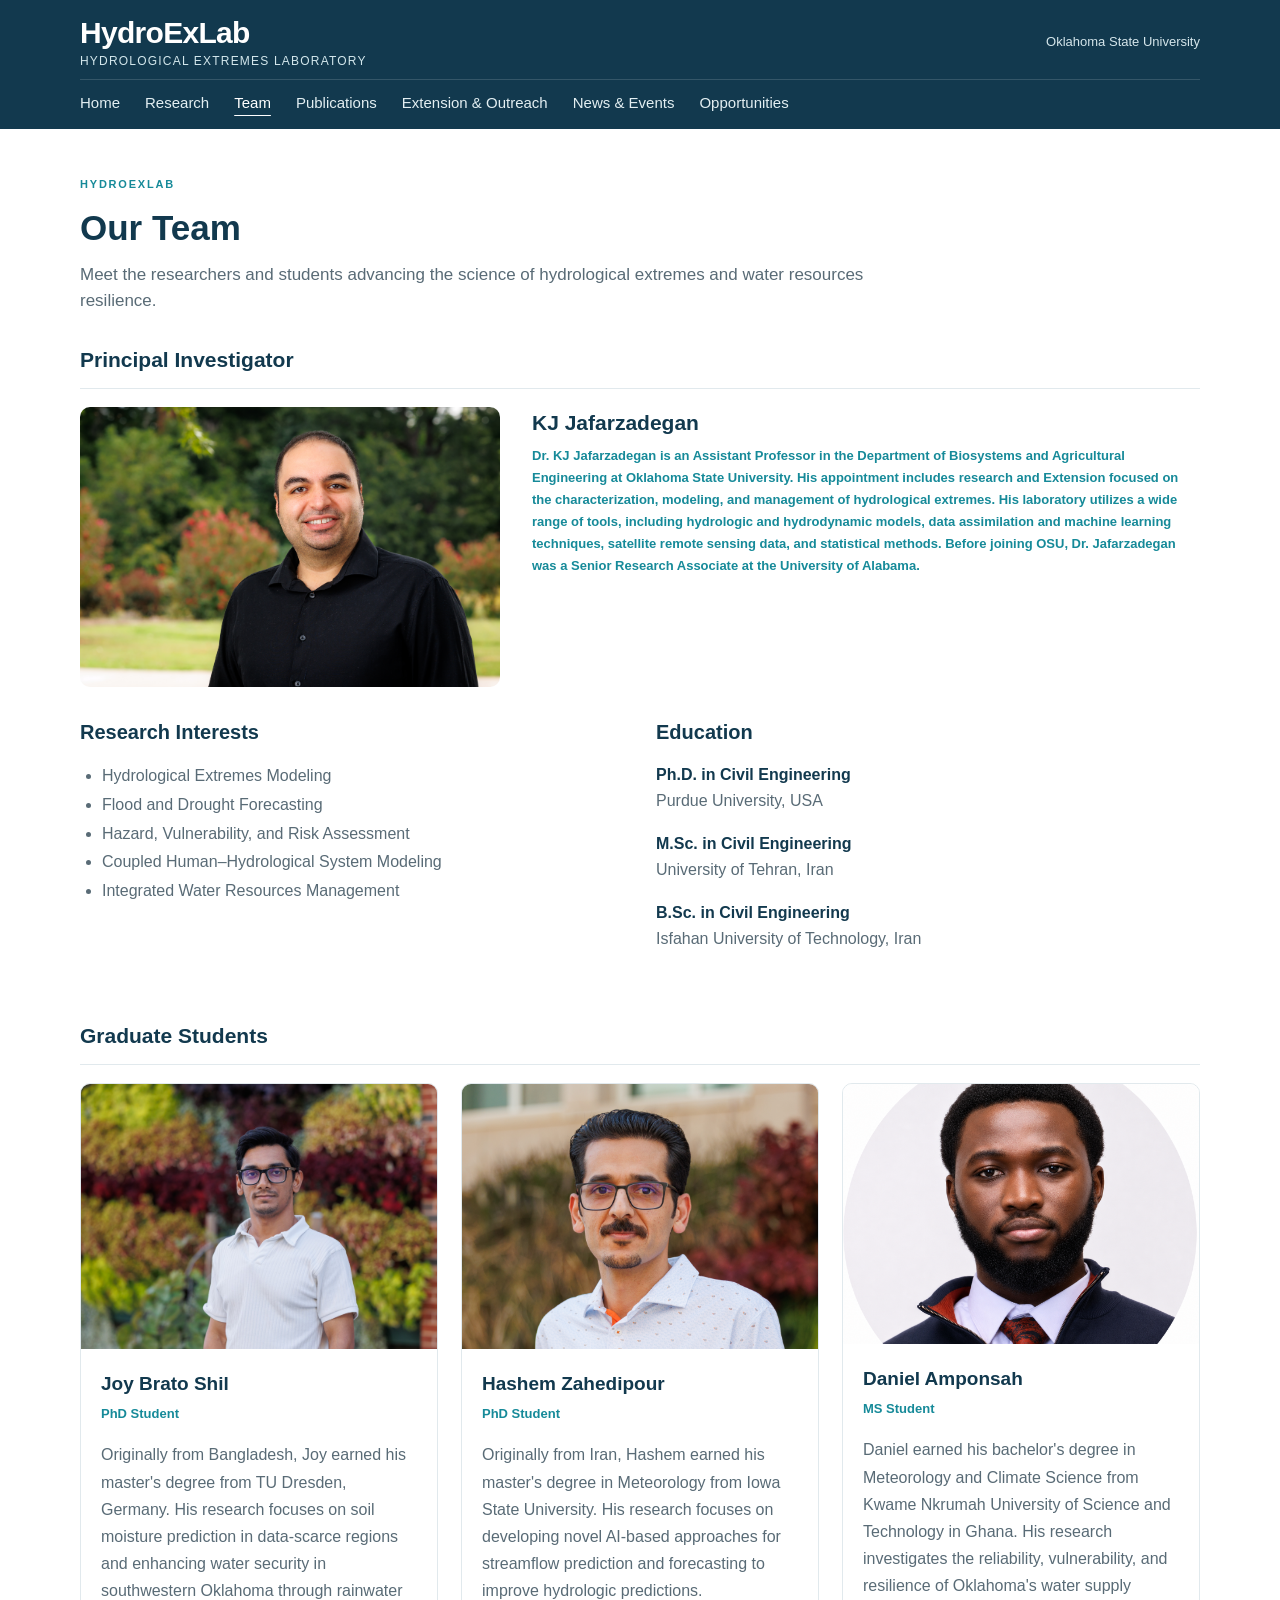
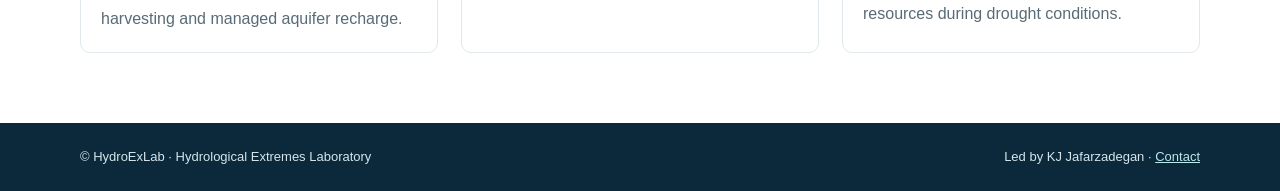
==== commit 6d83280c: "Update team.html" ====
--- a/team.html
+++ b/team.html
@@ -1,2 +1,2 @@
 <!DOCTYPE html>
-<html lang="en"><head><meta charset="utf-8"/><meta content="width=device-width, initial-scale=1" name="viewport"/><meta content="HydroExLab — Hydrological Extremes Laboratory: research on floods, droughts, water resources, and resilience." name="description"/><title>Team | HydroExLab</title><link href="assets/style.css" rel="stylesheet"/></head><body><header class="header"><div class="container"><div class="head-top"><a class="brand" href="index.html">HydroExLab<small>Hydrological Extremes Laboratory</small></a><span class="affiliation">Oklahoma State University</span><button aria-controls="main-nav" aria-expanded="false" class="menu-button">Menu ☰</button></div><nav aria-label="Main navigation" class="nav" id="main-nav"><a class="" href="index.html">Home</a><a class="" href="research.html">Research</a><a aria-current="page" class="active" href="team.html">Team</a><a class="" href="publications.html">Publications</a><a class="" href="extension-outreach.html">Extension &amp; Outreach</a><a class="" href="news-events.html">News &amp; Events</a><a class="" href="opportunities.html">Opportunities</a></nav></div></header><main class="container page team-page"><div class="research-heading"><span class="eyebrow">HYDROEXLAB</span><h1>Our Team</h1><p class="lead">Meet the researchers and students advancing the science of hydrological extremes and water resources resilience.</p></div><section aria-labelledby="pi-title"><h2 class="team-section-title" id="pi-title">Principal Investigator</h2><article class="pi-profile"><img alt="KJ Jafarzadegan" class="pi-photo" src="assets/team/KJ.jpg"/><div><h3>KJ Jafarzadegan</h3><p class="team-role">Dr. KJ Jafarzadegan is an Assistant Professor in the Department of Biosystems and Agricultural Engineering at Oklahoma State University. His appointment includes research and Extension focused on the characterization, modeling, and management of hydrological extremes. His laboratory utilizes a wide range of tools, including hydrologic and hydrodynamic models, data assimilation and machine learning techniques, satellite remote sensing data, and statistical methods. Before joining OSU, Dr. Jafarzadegan was a Senior Research Associate at the University of Alabama.</p></div></article><div class="pi-details"><div><h3>Research Interests</h3><ul><li>Hydrological Extremes Modeling</li><li>Flood and Drought Forecasting</li><li>Hazard, Vulnerability, and Risk Assessment</li><li>Coupled Human–Hydrological System Modeling</li><li>Integrated Water Resources Management</li></ul></div><div><h3>Education</h3><p><strong>Ph.D. in Civil Engineering</strong><br/>Purdue University, USA</p><p><strong>M.Sc. in Civil Engineering</strong><br/>University of Tehran, Iran</p><p><strong>B.Sc. in Civil Engineering</strong><br/>Isfahan University of Technology, Iran</p></div></div></section><section aria-labelledby="grad-title" class="team-students"><h2 class="team-section-title" id="grad-title">Graduate Students</h2><div class="team-grid"><article class="member-card"><img alt="Joy Brato Shil" class="member-photo" src="assets/team/joy-brato-shil.jpg"/><div class="member-info"><h3>Joy Brato Shil</h3><p class="team-role">PhD Student</p><p>Originally from Bangladesh, Joy earned his master's degree from TU Dresden, Germany. His research focuses on soil moisture prediction in data-scarce regions and enhancing water security in southwestern Oklahoma through rainwater harvesting and managed aquifer recharge.</p></div></article><article class="member-card"><img alt="Hashem Zahedipour" class="member-photo" src="assets/team/hashem-zahedipour.png"/><div class="member-info"><h3>Hashem Zahedipour</h3><p class="team-role">PhD Student</p><p>Originally from Iran, Hashem earned his master's degree in Meteorology from Iowa State University. His research focuses on developing novel AI-based approaches for streamflow prediction and forecasting to improve hydrologic predictions.</p></div></article><article class="member-card"><div class="member-photo" style="height:260px;overflow:hidden;"><img src="assets/team/Profile.png" alt="Daniel Amponash" style="display:block;width:100%;height:100%;object-fit:cover;object-position:center 35%;"></div><div class="member-info"><h3>Daniel Amponash</h3><p class="team-role">MS Student</p><p>Daniel earned his bachelor's degree in Meteorology and Climate Science from Kwame Nkrumah University of Science and Technology in Ghana. His research investigates the reliability, vulnerability, and resilience of Oklahoma's water supply resources during drought conditions.</p></div></article></div></section></main><footer class="footer"><div class="container footer-inner"><span>© HydroExLab · Hydrological Extremes Laboratory</span><span>Led by KJ Jafarzadegan · <a href="index.html#contact">Contact</a></span></div></footer><script src="assets/site.js"></script></body></html>
+<html lang="en"><head><meta charset="utf-8"/><meta content="width=device-width, initial-scale=1" name="viewport"/><meta content="HydroExLab — Hydrological Extremes Laboratory: research on floods, droughts, water resources, and resilience." name="description"/><title>Team | HydroExLab</title><link href="assets/style.css" rel="stylesheet"/></head><body><header class="header"><div class="container"><div class="head-top"><a class="brand" href="index.html">HydroExLab<small>Hydrological Extremes Laboratory</small></a><span class="affiliation">Oklahoma State University</span><button aria-controls="main-nav" aria-expanded="false" class="menu-button">Menu ☰</button></div><nav aria-label="Main navigation" class="nav" id="main-nav"><a class="" href="index.html">Home</a><a class="" href="research.html">Research</a><a aria-current="page" class="active" href="team.html">Team</a><a class="" href="publications.html">Publications</a><a class="" href="extension-outreach.html">Extension &amp; Outreach</a><a class="" href="news-events.html">News &amp; Events</a><a class="" href="opportunities.html">Opportunities</a></nav></div></header><main class="container page team-page"><div class="research-heading"><span class="eyebrow">HYDROEXLAB</span><h1>Our Team</h1><p class="lead">Meet the researchers and students advancing the science of hydrological extremes and water resources resilience.</p></div><section aria-labelledby="pi-title"><h2 class="team-section-title" id="pi-title">Principal Investigator</h2><article class="pi-profile"><img alt="KJ Jafarzadegan" class="pi-photo" src="assets/team/KJ.jpg"/><div><h3>KJ Jafarzadegan</h3><p class="team-role">Dr. KJ Jafarzadegan is an Assistant Professor in the Department of Biosystems and Agricultural Engineering at Oklahoma State University. His appointment includes research and Extension focused on the characterization, modeling, and management of hydrological extremes. His laboratory utilizes a wide range of tools, including hydrologic and hydrodynamic models, data assimilation and machine learning techniques, satellite remote sensing data, and statistical methods. Before joining OSU, Dr. Jafarzadegan was a Senior Research Associate at the University of Alabama.</p></div></article><div class="pi-details"><div><h3>Research Interests</h3><ul><li>Hydrological Extremes Modeling</li><li>Flood and Drought Forecasting</li><li>Hazard, Vulnerability, and Risk Assessment</li><li>Coupled Human–Hydrological System Modeling</li><li>Integrated Water Resources Management</li></ul></div><div><h3>Education</h3><p><strong>Ph.D. in Civil Engineering</strong><br/>Purdue University, USA</p><p><strong>M.Sc. in Civil Engineering</strong><br/>University of Tehran, Iran</p><p><strong>B.Sc. in Civil Engineering</strong><br/>Isfahan University of Technology, Iran</p></div></div></section><section aria-labelledby="grad-title" class="team-students"><h2 class="team-section-title" id="grad-title">Graduate Students</h2><div class="team-grid"><article class="member-card"><img alt="Joy Brato Shil" class="member-photo" src="assets/team/joy-brato-shil.jpg"/><div class="member-info"><h3>Joy Brato Shil</h3><p class="team-role">PhD Student</p><p>Originally from Bangladesh, Joy earned his master's degree from TU Dresden, Germany. His research focuses on soil moisture prediction in data-scarce regions and enhancing water security in southwestern Oklahoma through rainwater harvesting and managed aquifer recharge.</p></div></article><article class="member-card"><img alt="Hashem Zahedipour" class="member-photo" src="assets/team/hashem-zahedipour.png"/><div class="member-info"><h3>Hashem Zahedipour</h3><p class="team-role">PhD Student</p><p>Originally from Iran, Hashem earned his master's degree in Meteorology from Iowa State University. His research focuses on developing novel AI-based approaches for streamflow prediction and forecasting to improve hydrologic predictions.</p></div></article><article class="member-card"><div class="member-photo" style="height:260px;overflow:hidden;"><img src="assets/team/Profile.png" alt="Daniel Amponsah" style="display:block;width:100%;height:100%;object-fit:cover;object-position:center 35%;"></div><div class="member-info"><h3>Daniel Amponsah</h3><p class="team-role">MS Student</p><p>Daniel earned his bachelor's degree in Meteorology and Climate Science from Kwame Nkrumah University of Science and Technology in Ghana. His research investigates the reliability, vulnerability, and resilience of Oklahoma's water supply resources during drought conditions.</p></div></article></div></section></main><footer class="footer"><div class="container footer-inner"><span>© HydroExLab · Hydrological Extremes Laboratory</span><span>Led by KJ Jafarzadegan · <a href="index.html#contact">Contact</a></span></div></footer><script src="assets/site.js"></script></body></html>
